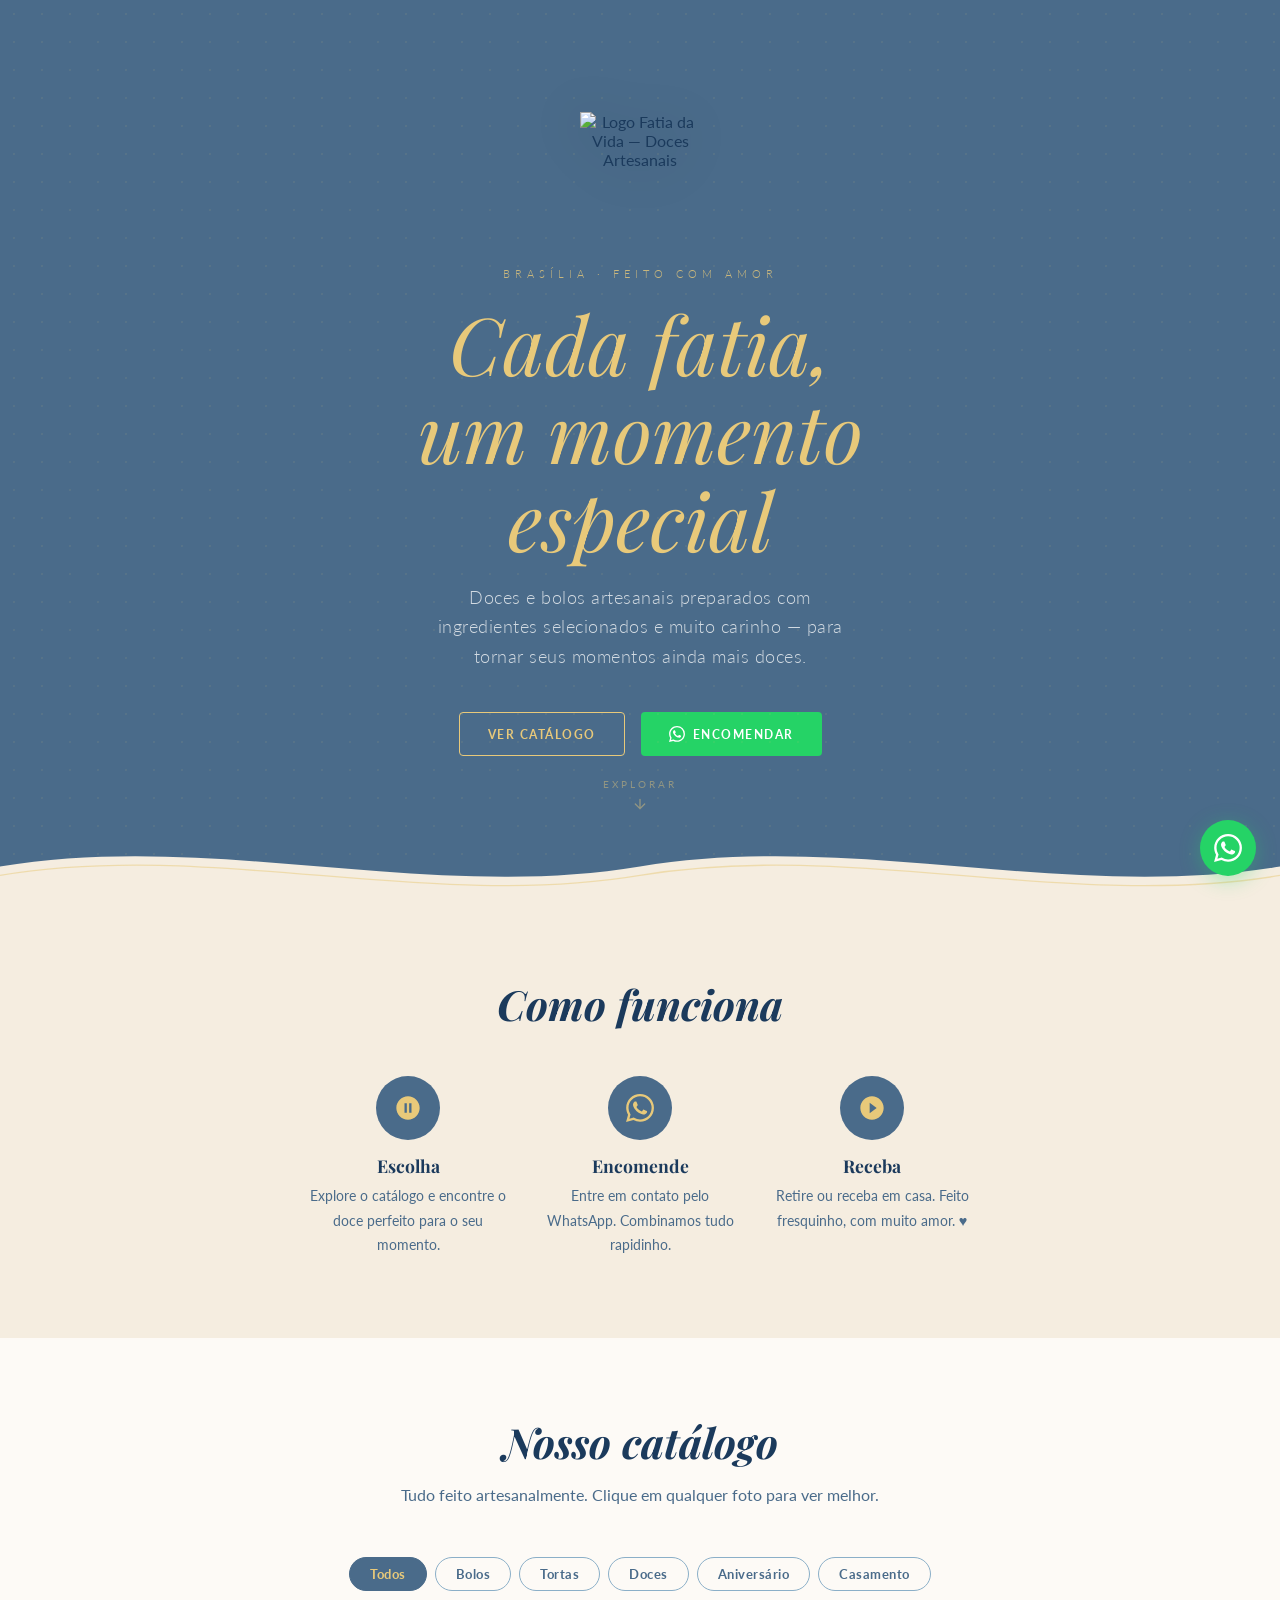
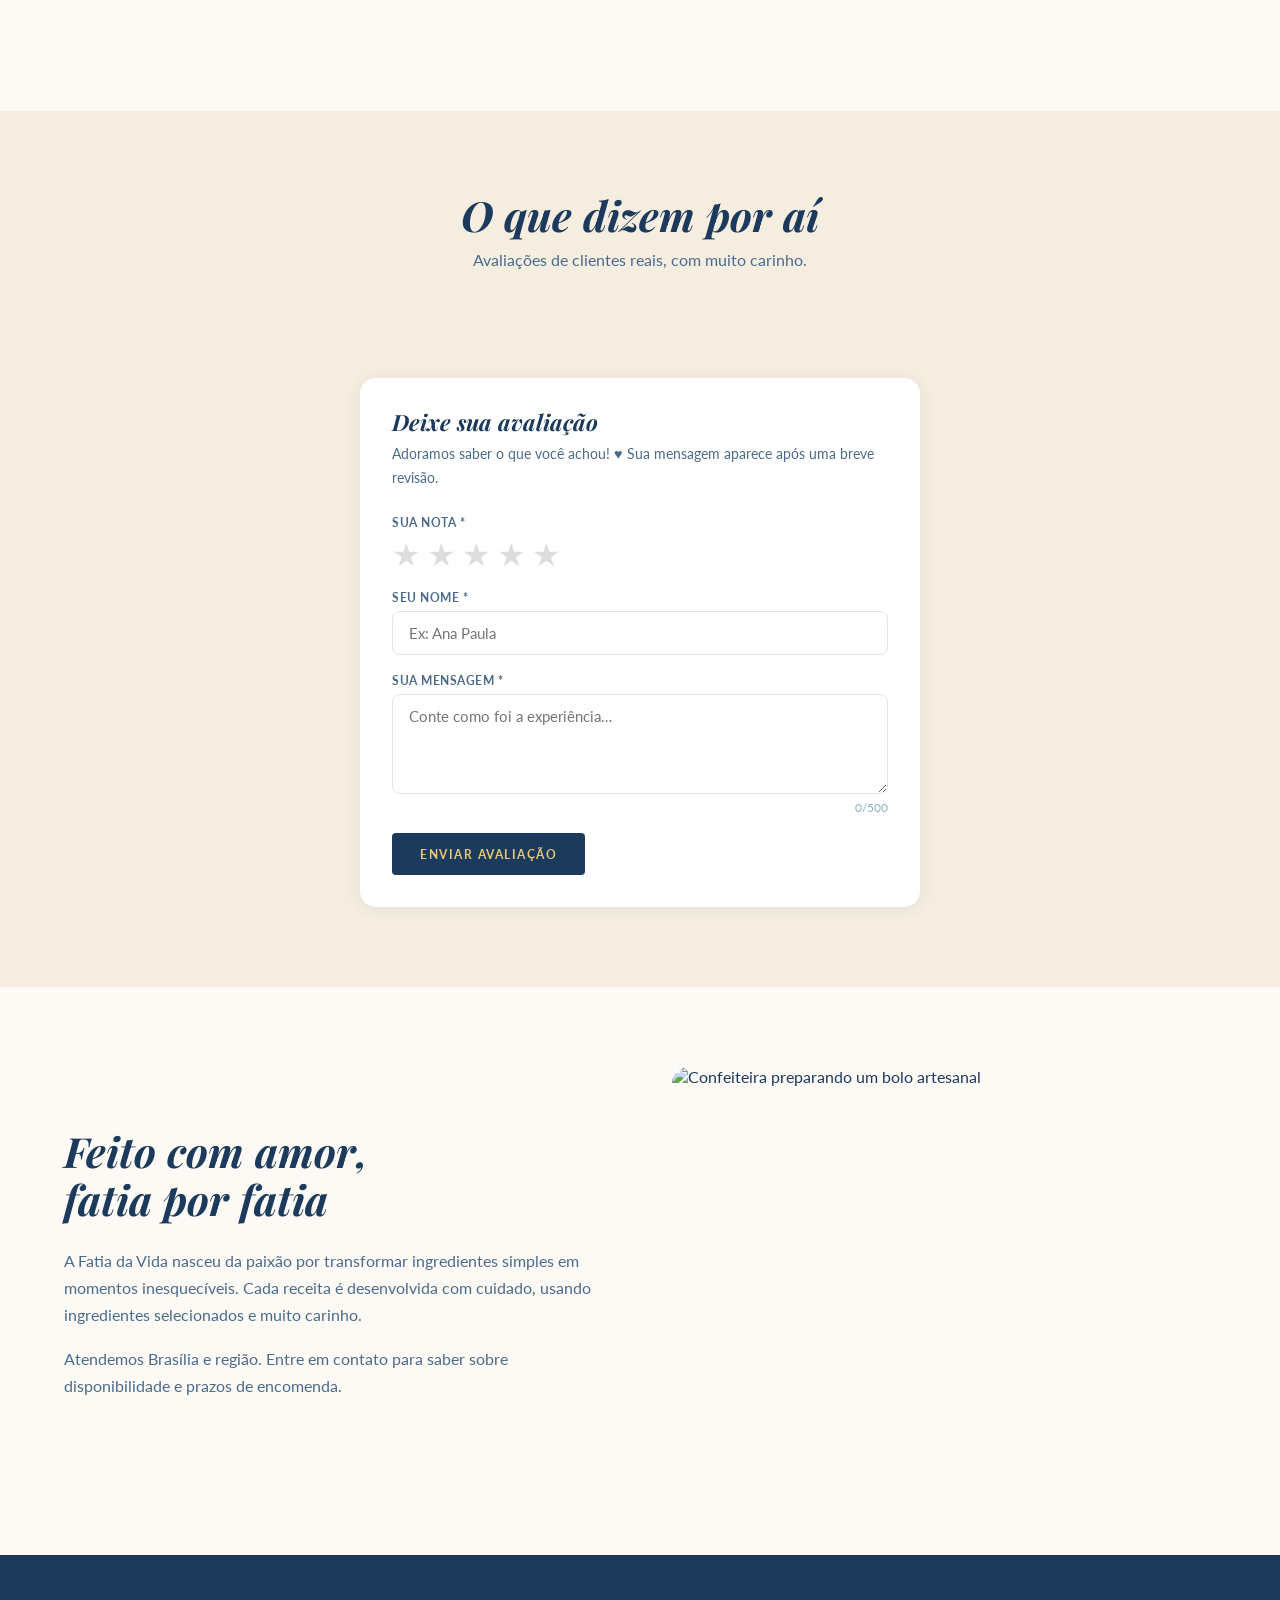
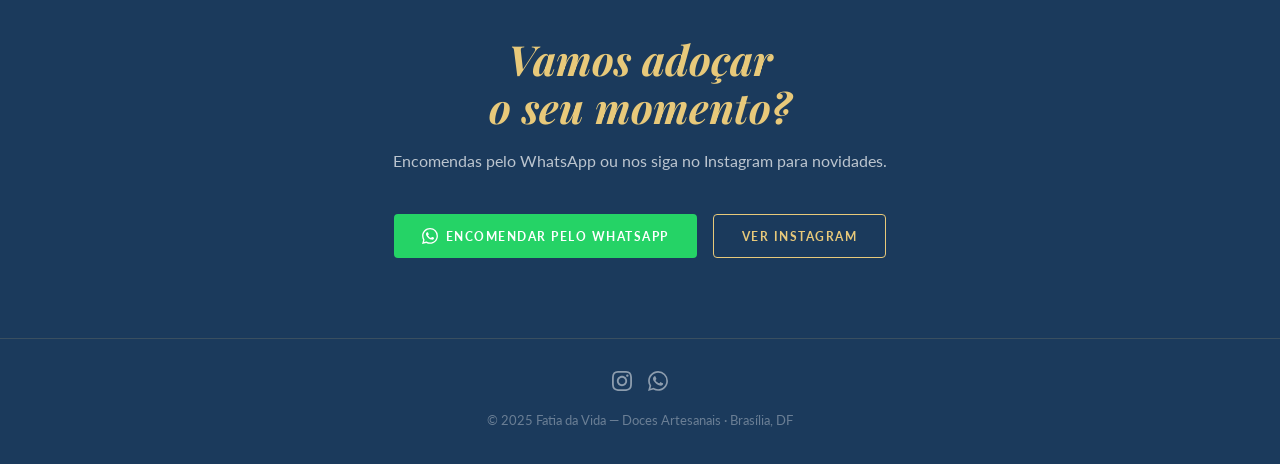
==== index.html @ 6d3e8a47 "Primeira versão" ====
<!DOCTYPE html>
<html lang="pt-BR">
<head>
  <meta charset="UTF-8" />
  <meta name="viewport" content="width=device-width, initial-scale=1.0" />
  <title>Fatia da Vida — Doces Artesanais em Brasília</title>
  <meta name="description" content="Doces e bolos artesanais feitos com amor em Brasília. Encomende pelo WhatsApp." />
  <meta property="og:title"       content="Fatia da Vida — Doces Artesanais" />
  <meta property="og:description" content="Bolos e doces artesanais feitos com carinho. Encomende pelo WhatsApp." />
  <meta property="og:image"       content="assets/og-image.jpg" />
  <meta property="og:type"        content="website" />
  <link rel="icon" href="assets/favicon.ico" />
  <link rel="preconnect" href="https://fonts.googleapis.com" />
  <link rel="preconnect" href="https://fonts.gstatic.com" crossorigin />
  <link href="https://fonts.googleapis.com/css2?family=Playfair+Display:ital,wght@0,700;1,400;1,700&family=Lato:wght@300;400;700&display=swap" rel="stylesheet" />
  <link rel="stylesheet" href="css/style.css" />
  <link rel="stylesheet" href="css/catalog.css" />

  <!-- Schema.org local business -->
  <script type="application/ld+json">
  {
    "@context": "https://schema.org",
    "@type": "Bakery",
    "name": "Fatia da Vida",
    "description": "Doces e bolos artesanais feitos com amor",
    "address": { "@type": "PostalAddress", "addressLocality": "Brasília", "addressRegion": "DF", "addressCountry": "BR" },
    "telephone": "+5561900000000",
    "url": "https://fatiadavida.com.br",
    "sameAs": ["https://instagram.com/seuarroba"]
  }
  </script>
</head>
<body>

  <!-- ══ HERO ══ -->
  <section class="hero" aria-label="Fatia da Vida — apresentação">
    <img class="hero-logo" src="assets/logo.png" alt="Logo Fatia da Vida — Doces Artesanais" width="120" height="120" />
    <p class="hero-eyebrow">Brasília · Feito com amor</p>
    <h1 class="hero-headline">Cada fatia,<br>um momento especial</h1>
    <p class="hero-sub">
      Doces e bolos artesanais preparados com ingredientes selecionados
      e muito carinho — para tornar seus momentos ainda mais doces.
    </p>
    <div class="hero-ctas">
      <a href="#catalogo" class="btn btn-outline">Ver catálogo</a>
      <a href="https://wa.me/5561900000000?text=Ol%C3%A1%21+Gostaria+de+fazer+uma+encomenda+%F0%9F%8D%B0"
         target="_blank" rel="noopener" class="btn btn-wpp" aria-label="Fazer encomenda via WhatsApp">
        <svg viewBox="0 0 24 24" width="16" height="16" fill="currentColor" aria-hidden="true"><path d="M17.472 14.382c-.297-.149-1.758-.867-2.03-.967-.273-.099-.471-.148-.67.15-.197.297-.767.966-.94 1.164-.173.199-.347.223-.644.075-.297-.15-1.255-.463-2.39-1.475-.883-.788-1.48-1.761-1.653-2.059-.173-.297-.018-.458.13-.606.134-.133.298-.347.446-.52.149-.174.198-.298.298-.497.099-.198.05-.371-.025-.52-.075-.149-.669-1.612-.916-2.207-.242-.579-.487-.5-.669-.51-.173-.008-.371-.01-.57-.01-.198 0-.52.074-.792.372-.272.297-1.04 1.016-1.04 2.479 0 1.462 1.065 2.875 1.213 3.074.149.198 2.096 3.2 5.077 4.487.709.306 1.262.489 1.694.625.712.227 1.36.195 1.871.118.571-.085 1.758-.719 2.006-1.413.248-.694.248-1.289.173-1.413-.074-.124-.272-.198-.57-.347m-5.421 7.403h-.004a9.87 9.87 0 01-5.031-1.378l-.361-.214-3.741.982.998-3.648-.235-.374a9.86 9.86 0 01-1.51-5.26c.001-5.45 4.436-9.884 9.888-9.884 2.64 0 5.122 1.03 6.988 2.898a9.825 9.825 0 012.893 6.994c-.003 5.45-4.437 9.884-9.885 9.884m8.413-18.297A11.815 11.815 0 0012.05 0C5.495 0 .16 5.335.157 11.892c0 2.096.547 4.142 1.588 5.945L.057 24l6.305-1.654a11.882 11.882 0 005.683 1.448h.005c6.554 0 11.89-5.335 11.893-11.893a11.821 11.821 0 00-3.48-8.413z"/></svg>
        Encomendar
      </a>
    </div>
    <div class="hero-scroll" aria-hidden="true">
      <span>explorar</span>
      <svg width="16" height="16" viewBox="0 0 24 24" fill="none" stroke="#E8C97A" stroke-width="2" stroke-linecap="round"><path d="M12 5v14M5 12l7 7 7-7"/></svg>
    </div>
    <div class="hero-wave" aria-hidden="true">
      <svg viewBox="0 0 1440 80" preserveAspectRatio="none" xmlns="http://www.w3.org/2000/svg">
        <path d="M0 40 C240 0 480 80 720 40 C960 0 1200 80 1440 40 L1440 80 L0 80 Z" fill="#F5EDE0"/>
        <path d="M0 50 C240 10 480 90 720 50 C960 10 1200 90 1440 50" fill="none" stroke="#E8C97A" stroke-width="1.5" opacity="0.5"/>
      </svg>
    </div>
  </section>

  <!-- ══ COMO FUNCIONA ══ -->
  <section class="como-funciona" aria-labelledby="como-titulo">
    <div class="container">
      <h2 id="como-titulo">Como funciona</h2>
      <div class="steps">
        <div class="step">
          <div class="step-icon" aria-hidden="true">
            <svg viewBox="0 0 24 24" fill="currentColor"><path d="M12 2C6.48 2 2 6.48 2 12s4.48 10 10 10 10-4.48 10-10S17.52 2 12 2zm-1 14H9V8h2v8zm4 0h-2V8h2v8z"/></svg>
          </div>
          <h3>Escolha</h3>
          <p>Explore o catálogo e encontre o doce perfeito para o seu momento.</p>
        </div>
        <div class="step">
          <div class="step-icon" aria-hidden="true">
            <svg viewBox="0 0 24 24" fill="currentColor"><path d="M17.472 14.382c-.297-.149-1.758-.867-2.03-.967-.273-.099-.471-.148-.67.15-.197.297-.767.966-.94 1.164-.173.199-.347.223-.644.075-.297-.15-1.255-.463-2.39-1.475-.883-.788-1.48-1.761-1.653-2.059-.173-.297-.018-.458.13-.606.134-.133.298-.347.446-.52.149-.174.198-.298.298-.497.099-.198.05-.371-.025-.52-.075-.149-.669-1.612-.916-2.207-.242-.579-.487-.5-.669-.51-.173-.008-.371-.01-.57-.01-.198 0-.52.074-.792.372-.272.297-1.04 1.016-1.04 2.479 0 1.462 1.065 2.875 1.213 3.074.149.198 2.096 3.2 5.077 4.487.709.306 1.262.489 1.694.625.712.227 1.36.195 1.871.118.571-.085 1.758-.719 2.006-1.413.248-.694.248-1.289.173-1.413-.074-.124-.272-.198-.57-.347m-5.421 7.403h-.004a9.87 9.87 0 01-5.031-1.378l-.361-.214-3.741.982.998-3.648-.235-.374a9.86 9.86 0 01-1.51-5.26c.001-5.45 4.436-9.884 9.888-9.884 2.64 0 5.122 1.03 6.988 2.898a9.825 9.825 0 012.893 6.994c-.003 5.45-4.437 9.884-9.885 9.884m8.413-18.297A11.815 11.815 0 0012.05 0C5.495 0 .16 5.335.157 11.892c0 2.096.547 4.142 1.588 5.945L.057 24l6.305-1.654a11.882 11.882 0 005.683 1.448h.005c6.554 0 11.89-5.335 11.893-11.893a11.821 11.821 0 00-3.48-8.413z"/></svg>
          </div>
          <h3>Encomende</h3>
          <p>Entre em contato pelo WhatsApp. Combinamos tudo rapidinho.</p>
        </div>
        <div class="step">
          <div class="step-icon" aria-hidden="true">
            <svg viewBox="0 0 24 24" fill="currentColor"><path d="M12 2C6.48 2 2 6.48 2 12s4.48 10 10 10 10-4.48 10-10S17.52 2 12 2zm-2 14.5v-9l6 4.5-6 4.5z"/></svg>
          </div>
          <h3>Receba</h3>
          <p>Retire ou receba em casa. Feito fresquinho, com muito amor. ♥</p>
        </div>
      </div>
    </div>
  </section>

  <!-- ══ CATÁLOGO ══ -->
  <section id="catalogo" class="catalogo" aria-labelledby="catalogo-titulo">
    <div class="container">
      <header class="catalogo-header">
        <h2 id="catalogo-titulo">Nosso catálogo</h2>
        <p>Tudo feito artesanalmente. Clique em qualquer foto para ver melhor.</p>
      </header>
      <nav class="filtros" aria-label="Filtrar por categoria">
        <button class="filtro-btn ativo" data-cat="todos">Todos</button>
        <button class="filtro-btn" data-cat="bolo">Bolos</button>
        <button class="filtro-btn" data-cat="torta">Tortas</button>
        <button class="filtro-btn" data-cat="doce">Doces</button>
        <button class="filtro-btn" data-cat="aniversario">Aniversário</button>
        <button class="filtro-btn" data-cat="casamento">Casamento</button>
      </nav>
      <div id="produtos-grid" class="produtos-grid" aria-live="polite" aria-label="Produtos do catálogo"></div>
    </div>
  </section>

  <!-- ══ AVALIAÇÕES ══ -->
  <section class="avaliacoes" aria-labelledby="avaliacoes-titulo">
    <div class="container">
      <header class="avaliacoes__header">
        <h2 id="avaliacoes-titulo">O que dizem por aí</h2>
        <p>Avaliações de clientes reais, com muito carinho.</p>
      </header>

      <!-- Grid de avaliações aprovadas (preenchido pelo reviews.js) -->
      <div id="avaliacoes-grid" class="av-grid" aria-live="polite" aria-label="Avaliações de clientes"></div>

      <!-- Formulário de nova avaliação -->
      <div class="av-form-wrap">
        <h3>Deixe sua avaliação</h3>
        <p>Adoramos saber o que você achou! ♥ Sua mensagem aparece após uma breve revisão.</p>

        <div id="avaliacao-sucesso" class="av-sucesso" role="status">
          <div class="av-sucesso__icone" aria-hidden="true">🎉</div>
          <h4>Obrigada pelo carinho!</h4>
          <p>Sua avaliação foi recebida e aparecerá aqui em breve.</p>
        </div>

        <form id="form-avaliacao" novalidate>
          <div id="avaliacao-erro" class="av-erro" role="alert"></div>

          <span class="estrelas-label" id="estrelas-label">Sua nota *</span>
          <div class="estrelas-seletor" role="group" aria-labelledby="estrelas-label">
            <button type="button" class="estrela-input" data-valor="1" aria-label="1 estrela" aria-pressed="false">★</button>
            <button type="button" class="estrela-input" data-valor="2" aria-label="2 estrelas" aria-pressed="false">★</button>
            <button type="button" class="estrela-input" data-valor="3" aria-label="3 estrelas" aria-pressed="false">★</button>
            <button type="button" class="estrela-input" data-valor="4" aria-label="4 estrelas" aria-pressed="false">★</button>
            <button type="button" class="estrela-input" data-valor="5" aria-label="5 estrelas" aria-pressed="false">★</button>
          </div>

          <div class="av-campo">
            <label for="av-nome">Seu nome *</label>
            <input type="text" id="av-nome" name="nome" maxlength="80" required placeholder="Ex: Ana Paula" autocomplete="name" />
          </div>

          <div class="av-campo">
            <label for="av-mensagem">Sua mensagem *</label>
            <textarea id="av-mensagem" name="mensagem" maxlength="500" required placeholder="Conte como foi a experiência…"></textarea>
            <div class="av-campo__footer">
              <span id="contador-msg" class="contador-msg" aria-live="polite">0/500</span>
            </div>
          </div>

          <button type="submit" class="btn btn-primary">Enviar avaliação</button>
        </form>
      </div>
    </div>
  </section>

  <!-- ══ SOBRE ══ -->
  <section class="sobre" aria-labelledby="sobre-titulo">
    <div class="sobre__texto">
      <h2 id="sobre-titulo">Feito com amor,<br>fatia por fatia</h2>
      <p>A Fatia da Vida nasceu da paixão por transformar ingredientes simples em momentos inesquecíveis. Cada receita é desenvolvida com cuidado, usando ingredientes selecionados e muito carinho.</p>
      <p>Atendemos Brasília e região. Entre em contato para saber sobre disponibilidade e prazos de encomenda.</p>
    </div>
    <div class="sobre__img">
      <img src="assets/sobre.jpg" alt="Confeiteira preparando um bolo artesanal" loading="lazy" />
    </div>
  </section>

  <!-- ══ CONTATO ══ -->
  <section class="contato" aria-labelledby="contato-titulo">
    <h2 id="contato-titulo">Vamos adoçar<br>o seu momento?</h2>
    <p>Encomendas pelo WhatsApp ou nos siga no Instagram para novidades.</p>
    <div class="contato-ctas">
      <a href="https://wa.me/5561900000000?text=Ol%C3%A1%21+Gostaria+de+fazer+uma+encomenda+%F0%9F%8D%B0"
         target="_blank" rel="noopener" class="btn btn-wpp">
        <svg viewBox="0 0 24 24" width="16" height="16" fill="currentColor" aria-hidden="true"><path d="M17.472 14.382c-.297-.149-1.758-.867-2.03-.967-.273-.099-.471-.148-.67.15-.197.297-.767.966-.94 1.164-.173.199-.347.223-.644.075-.297-.15-1.255-.463-2.39-1.475-.883-.788-1.48-1.761-1.653-2.059-.173-.297-.018-.458.13-.606.134-.133.298-.347.446-.52.149-.174.198-.298.298-.497.099-.198.05-.371-.025-.52-.075-.149-.669-1.612-.916-2.207-.242-.579-.487-.5-.669-.51-.173-.008-.371-.01-.57-.01-.198 0-.52.074-.792.372-.272.297-1.04 1.016-1.04 2.479 0 1.462 1.065 2.875 1.213 3.074.149.198 2.096 3.2 5.077 4.487.709.306 1.262.489 1.694.625.712.227 1.36.195 1.871.118.571-.085 1.758-.719 2.006-1.413.248-.694.248-1.289.173-1.413-.074-.124-.272-.198-.57-.347m-5.421 7.403h-.004a9.87 9.87 0 01-5.031-1.378l-.361-.214-3.741.982.998-3.648-.235-.374a9.86 9.86 0 01-1.51-5.26c.001-5.45 4.436-9.884 9.888-9.884 2.64 0 5.122 1.03 6.988 2.898a9.825 9.825 0 012.893 6.994c-.003 5.45-4.437 9.884-9.885 9.884m8.413-18.297A11.815 11.815 0 0012.05 0C5.495 0 .16 5.335.157 11.892c0 2.096.547 4.142 1.588 5.945L.057 24l6.305-1.654a11.882 11.882 0 005.683 1.448h.005c6.554 0 11.89-5.335 11.893-11.893a11.821 11.821 0 00-3.48-8.413z"/></svg>
        Encomendar pelo WhatsApp
      </a>
      <a href="https://instagram.com/seuarroba" target="_blank" rel="noopener" class="btn btn-outline">
        Ver Instagram
      </a>
    </div>
  </section>

  <!-- ══ FOOTER ══ -->
  <footer class="footer">
    <nav class="footer__social" aria-label="Redes sociais">
      <a href="https://instagram.com/seuarroba" target="_blank" rel="noopener" aria-label="Instagram da Fatia da Vida">
        <svg width="20" height="20" viewBox="0 0 24 24" fill="currentColor" aria-hidden="true"><path d="M12 2.163c3.204 0 3.584.012 4.85.07 3.252.148 4.771 1.691 4.919 4.919.058 1.265.069 1.645.069 4.849 0 3.205-.012 3.584-.069 4.849-.149 3.225-1.664 4.771-4.919 4.919-1.266.058-1.644.07-4.85.07-3.204 0-3.584-.012-4.849-.07-3.26-.149-4.771-1.699-4.919-4.92-.058-1.265-.07-1.644-.07-4.849 0-3.204.013-3.583.07-4.849.149-3.227 1.664-4.771 4.919-4.919 1.266-.057 1.645-.069 4.849-.069zm0-2.163c-3.259 0-3.667.014-4.947.072-4.358.2-6.78 2.618-6.98 6.98-.059 1.281-.073 1.689-.073 4.948 0 3.259.014 3.668.072 4.948.2 4.358 2.618 6.78 6.98 6.98 1.281.058 1.689.072 4.948.072 3.259 0 3.668-.014 4.948-.072 4.354-.2 6.782-2.618 6.979-6.98.059-1.28.073-1.689.073-4.948 0-3.259-.014-3.667-.072-4.947-.196-4.354-2.617-6.78-6.979-6.98-1.281-.059-1.69-.073-4.949-.073zm0 5.838c-3.403 0-6.162 2.759-6.162 6.162s2.759 6.163 6.162 6.163 6.162-2.759 6.162-6.163c0-3.403-2.759-6.162-6.162-6.162zm0 10.162c-2.209 0-4-1.79-4-4 0-2.209 1.791-4 4-4s4 1.791 4 4c0 2.21-1.791 4-4 4zm6.406-11.845c-.796 0-1.441.645-1.441 1.44s.645 1.44 1.441 1.44c.795 0 1.439-.645 1.439-1.44s-.644-1.44-1.439-1.44z"/></svg>
      </a>
      <a href="https://wa.me/5561900000000" target="_blank" rel="noopener" aria-label="WhatsApp da Fatia da Vida">
        <svg width="20" height="20" viewBox="0 0 24 24" fill="currentColor" aria-hidden="true"><path d="M17.472 14.382c-.297-.149-1.758-.867-2.03-.967-.273-.099-.471-.148-.67.15-.197.297-.767.966-.94 1.164-.173.199-.347.223-.644.075-.297-.15-1.255-.463-2.39-1.475-.883-.788-1.48-1.761-1.653-2.059-.173-.297-.018-.458.13-.606.134-.133.298-.347.446-.52.149-.174.198-.298.298-.497.099-.198.05-.371-.025-.52-.075-.149-.669-1.612-.916-2.207-.242-.579-.487-.5-.669-.51-.173-.008-.371-.01-.57-.01-.198 0-.52.074-.792.372-.272.297-1.04 1.016-1.04 2.479 0 1.462 1.065 2.875 1.213 3.074.149.198 2.096 3.2 5.077 4.487.709.306 1.262.489 1.694.625.712.227 1.36.195 1.871.118.571-.085 1.758-.719 2.006-1.413.248-.694.248-1.289.173-1.413-.074-.124-.272-.198-.57-.347m-5.421 7.403h-.004a9.87 9.87 0 01-5.031-1.378l-.361-.214-3.741.982.998-3.648-.235-.374a9.86 9.86 0 01-1.51-5.26c.001-5.45 4.436-9.884 9.888-9.884 2.64 0 5.122 1.03 6.988 2.898a9.825 9.825 0 012.893 6.994c-.003 5.45-4.437 9.884-9.885 9.884m8.413-18.297A11.815 11.815 0 0012.05 0C5.495 0 .16 5.335.157 11.892c0 2.096.547 4.142 1.588 5.945L.057 24l6.305-1.654a11.882 11.882 0 005.683 1.448h.005c6.554 0 11.89-5.335 11.893-11.893a11.821 11.821 0 00-3.48-8.413z"/></svg>
      </a>
    </nav>
    <p>© 2025 Fatia da Vida — Doces Artesanais · Brasília, DF</p>
  </footer>

  <!-- ══ WhatsApp flutuante ══ -->
  <a href="https://wa.me/5561900000000?text=Ol%C3%A1%21+Gostaria+de+fazer+uma+encomenda+%F0%9F%8D%B0"
     class="wpp-float" target="_blank" rel="noopener" aria-label="Fale conosco pelo WhatsApp">
    <svg viewBox="0 0 24 24" xmlns="http://www.w3.org/2000/svg" aria-hidden="true"><path d="M17.472 14.382c-.297-.149-1.758-.867-2.03-.967-.273-.099-.471-.148-.67.15-.197.297-.767.966-.94 1.164-.173.199-.347.223-.644.075-.297-.15-1.255-.463-2.39-1.475-.883-.788-1.48-1.761-1.653-2.059-.173-.297-.018-.458.13-.606.134-.133.298-.347.446-.52.149-.174.198-.298.298-.497.099-.198.05-.371-.025-.52-.075-.149-.669-1.612-.916-2.207-.242-.579-.487-.5-.669-.51-.173-.008-.371-.01-.57-.01-.198 0-.52.074-.792.372-.272.297-1.04 1.016-1.04 2.479 0 1.462 1.065 2.875 1.213 3.074.149.198 2.096 3.2 5.077 4.487.709.306 1.262.489 1.694.625.712.227 1.36.195 1.871.118.571-.085 1.758-.719 2.006-1.413.248-.694.248-1.289.173-1.413-.074-.124-.272-.198-.57-.347m-5.421 7.403h-.004a9.87 9.87 0 01-5.031-1.378l-.361-.214-3.741.982.998-3.648-.235-.374a9.86 9.86 0 01-1.51-5.26c.001-5.45 4.436-9.884 9.888-9.884 2.64 0 5.122 1.03 6.988 2.898a9.825 9.825 0 012.893 6.994c-.003 5.45-4.437 9.884-9.885 9.884m8.413-18.297A11.815 11.815 0 0012.05 0C5.495 0 .16 5.335.157 11.892c0 2.096.547 4.142 1.588 5.945L.057 24l6.305-1.654a11.882 11.882 0 005.683 1.448h.005c6.554 0 11.89-5.335 11.893-11.893a11.821 11.821 0 00-3.48-8.413z"/></svg>
  </a>

  <!-- ══ Lightbox ══ -->
  <div id="lightbox" class="lightbox" role="dialog" aria-modal="true" aria-label="Visualizar foto do produto">
    <button id="lightbox-close" class="lightbox__close" aria-label="Fechar">
      <svg width="20" height="20" viewBox="0 0 24 24" fill="none" stroke="currentColor" stroke-width="2" stroke-linecap="round"><path d="M18 6L6 18M6 6l12 12"/></svg>
    </button>
    <img id="lightbox-img" class="lightbox__img" src="" alt="" />
  </div>

  <script type="module" src="js/catalog.js"></script>
  <script type="module" src="js/reviews.js"></script>
</body>
</html>
---- css/style.css ----
/* ═══════════════════════════════════════════
   style.css — Tokens globais + Base
   Fatia da Vida · Doces Artesanais
═══════════════════════════════════════════ */

/* ── Tokens ── */
:root {
  --navy:     #1B3A5C;
  --ardosia:  #4A6B8A;
  --cerúleo:  #8BAFC8;
  --dourado:  #E8C97A;
  --creme:    #F5EDE0;
  --offwhite: #FDFAF6;
  --texto:    #1B3A5C;
  --wpp:      #25D366;

  --font-display: 'Playfair Display', serif;
  --font-body:    'Lato', sans-serif;

  --radius-sm: 4px;
  --radius-md: 8px;
  --radius-lg: 16px;

  --shadow-card: 0 2px 16px rgba(27,58,92,0.08);
  --transition:  0.2s ease;

  --max-width: 1200px;
}

/* ── Reset ── */
*, *::before, *::after { box-sizing: border-box; margin: 0; padding: 0; }
html { scroll-behavior: smooth; font-size: 16px; }
body {
  font-family: var(--font-body);
  background: var(--offwhite);
  color: var(--texto);
  overflow-x: hidden;
  -webkit-font-smoothing: antialiased;
}
img { display: block; max-width: 100%; }
a { color: inherit; text-decoration: none; }
button { cursor: pointer; font-family: inherit; border: none; background: none; }

/* ── Tipografia base ── */
h1, h2, h3 { font-family: var(--font-display); font-weight: 700; line-height: 1.15; color: var(--navy); }
p { line-height: 1.7; }

/* ── Utilitários ── */
.container { width: 100%; max-width: var(--max-width); margin: 0 auto; padding: 0 1.5rem; }
.sr-only   { position: absolute; width: 1px; height: 1px; overflow: hidden; clip: rect(0,0,0,0); white-space: nowrap; }

/* ── Botões globais ── */
.btn {
  display: inline-flex;
  align-items: center;
  gap: 0.5rem;
  padding: 0.85rem 1.75rem;
  border-radius: var(--radius-sm);
  font-family: var(--font-body);
  font-weight: 700;
  font-size: 0.75rem;
  letter-spacing: 1.5px;
  text-transform: uppercase;
  text-decoration: none;
  transition: opacity var(--transition), transform var(--transition);
}
.btn:hover  { opacity: 0.88; transform: translateY(-1px); }
.btn:active { transform: translateY(0); }
.btn-primary      { background: var(--navy);   color: var(--dourado); }
.btn-outline      { background: transparent;   color: var(--dourado); border: 1.5px solid var(--dourado); }
.btn-wpp          { background: var(--wpp);    color: #fff; }
.btn-outline-navy { background: transparent;   color: var(--navy);    border: 1.5px solid var(--navy); }

/* ── WhatsApp flutuante ── */
.wpp-float {
  position: fixed;
  bottom: 1.5rem;
  right: 1.5rem;
  z-index: 999;
  width: 56px;
  height: 56px;
  background: var(--wpp);
  border-radius: 50%;
  display: flex;
  align-items: center;
  justify-content: center;
  box-shadow: 0 4px 20px rgba(37,211,102,0.35);
  text-decoration: none;
  transition: transform var(--transition), box-shadow var(--transition);
}
.wpp-float:hover { transform: scale(1.08); box-shadow: 0 6px 28px rgba(37,211,102,0.45); }
.wpp-float svg   { width: 28px; height: 28px; fill: #fff; }

/* ── Acessibilidade ── */
:focus-visible { outline: 2px solid var(--dourado); outline-offset: 3px; }

@media (prefers-reduced-motion: reduce) {
  *, *::before, *::after { animation-duration: 0.01ms !important; transition-duration: 0.01ms !important; }
  html { scroll-behavior: auto; }
}
---- css/catalog.css ----
/* ═══════════════════════════════════════════
   catalog.css — Estilos da landing page pública
   Depende de: style.css
═══════════════════════════════════════════ */

/* ── HERO ── */
.hero {
  position: relative;
  min-height: 100svh;
  background-color: var(--ardosia);
  display: flex;
  flex-direction: column;
  align-items: center;
  justify-content: center;
  text-align: center;
  padding: 6rem 1.5rem 8rem;
  overflow: hidden;
}
.hero::before {
  content: '';
  position: absolute;
  inset: 0;
  background-image: radial-gradient(circle, rgba(232,201,122,0.08) 1px, transparent 1px);
  background-size: 28px 28px;
  pointer-events: none;
}
.hero-logo    { width: 120px; height: auto; margin-bottom: 2rem; filter: drop-shadow(0 4px 24px rgba(0,0,0,0.18)); }
.hero-eyebrow { font-weight: 300; font-size: 0.7rem; letter-spacing: 5px; text-transform: uppercase; color: var(--dourado); opacity: 0.8; margin-bottom: 1rem; }
.hero-headline { font-family: var(--font-display); font-style: italic; font-size: clamp(2.6rem, 7vw, 5rem); font-weight: 400; color: var(--dourado); line-height: 1.1; margin-bottom: 1.25rem; max-width: 700px; }
.hero-sub { font-weight: 300; font-size: clamp(0.9rem, 2vw, 1.1rem); color: rgba(255,255,255,0.75); letter-spacing: 0.5px; line-height: 1.7; max-width: 440px; margin-bottom: 2.5rem; }
.hero-ctas  { display: flex; gap: 1rem; flex-wrap: wrap; justify-content: center; }
.hero-wave  { position: absolute; bottom: -2px; left: 0; width: 100%; line-height: 0; }
.hero-wave svg { display: block; width: 100%; }
.hero-scroll { position: absolute; bottom: 5.5rem; left: 50%; transform: translateX(-50%); display: flex; flex-direction: column; align-items: center; gap: 6px; opacity: 0.45; animation: bounce 2.4s ease-in-out infinite; }
.hero-scroll span { font-size: 0.6rem; letter-spacing: 3px; text-transform: uppercase; color: var(--dourado); }
@keyframes bounce {
  0%, 100% { transform: translateX(-50%) translateY(0); }
  50%       { transform: translateX(-50%) translateY(6px); }
}

/* ── COMO FUNCIONA ── */
.como-funciona { background: var(--creme); padding: 5rem 1.5rem; text-align: center; }
.como-funciona h2 { font-style: italic; font-size: clamp(1.8rem, 4vw, 2.6rem); margin-bottom: 3rem; }
.steps { display: flex; justify-content: center; gap: 2rem; flex-wrap: wrap; }
.step  { max-width: 200px; }
.step-icon { width: 64px; height: 64px; margin: 0 auto 1rem; background: var(--ardosia); border-radius: 50%; display: flex; align-items: center; justify-content: center; }
.step-icon svg { width: 28px; height: 28px; fill: var(--dourado); }
.step h3 { font-family: var(--font-display); font-size: 1.1rem; margin-bottom: 0.5rem; }
.step p  { font-size: 0.9rem; color: var(--ardosia); }

/* ── CATÁLOGO ── */
.catalogo { padding: 5rem 1.5rem; }
.catalogo-header { text-align: center; margin-bottom: 3rem; }
.catalogo-header h2 { font-style: italic; font-size: clamp(1.8rem, 4vw, 2.6rem); margin-bottom: 1rem; }
.catalogo-header p  { color: var(--ardosia); max-width: 480px; margin: 0 auto; }

/* Filtros por categoria */
.filtros { display: flex; gap: 0.5rem; flex-wrap: wrap; justify-content: center; margin-bottom: 2.5rem; }
.filtro-btn {
  padding: 0.5rem 1.25rem;
  border-radius: 20px;
  font-size: 0.8rem;
  font-weight: 700;
  letter-spacing: 0.5px;
  border: 1.5px solid var(--cerúleo);
  color: var(--ardosia);
  background: transparent;
  transition: all var(--transition);
}
.filtro-btn:hover,
.filtro-btn.ativo { background: var(--ardosia); color: var(--dourado); border-color: var(--ardosia); }

/* Grid de produtos */
.produtos-grid { display: grid; grid-template-columns: repeat(auto-fill, minmax(280px, 1fr)); gap: 1.5rem; }

.produto-card {
  background: #fff;
  border-radius: var(--radius-lg);
  overflow: hidden;
  box-shadow: var(--shadow-card);
  transition: transform var(--transition), box-shadow var(--transition);
}
.produto-card:hover { transform: translateY(-4px); box-shadow: 0 8px 32px rgba(27,58,92,0.14); }

.produto-card__img-wrap { position: relative; aspect-ratio: 1; overflow: hidden; cursor: pointer; }
.produto-card__img-wrap img { width: 100%; height: 100%; object-fit: cover; transition: transform 0.4s ease; }
.produto-card:hover .produto-card__img-wrap img { transform: scale(1.04); }

.produto-card__badge {
  position: absolute;
  top: 12px;
  left: 12px;
  background: var(--dourado);
  color: var(--navy);
  font-size: 0.65rem;
  font-weight: 700;
  letter-spacing: 1px;
  text-transform: uppercase;
  padding: 4px 10px;
  border-radius: 20px;
}
.produto-card__badge.encomenda { background: var(--creme); color: var(--ardosia); border: 1px solid var(--ardosia); }

.produto-card__body { padding: 1.25rem; }
.produto-card__nome { font-family: var(--font-display); font-size: 1.1rem; font-weight: 700; margin-bottom: 0.4rem; }
.produto-card__desc { font-size: 0.85rem; color: var(--ardosia); margin-bottom: 1rem; line-height: 1.5; }
.produto-card__footer { display: flex; align-items: center; justify-content: space-between; }
.produto-card__cat { font-size: 0.7rem; letter-spacing: 1px; text-transform: uppercase; color: var(--cerúleo); }
.produto-card__cta {
  font-size: 0.7rem;
  font-weight: 700;
  letter-spacing: 1px;
  text-transform: uppercase;
  color: var(--wpp);
  display: flex;
  align-items: center;
  gap: 4px;
  transition: opacity var(--transition);
}
.produto-card__cta:hover { opacity: 0.75; }

/* Estado vazio / loading */
.produtos-grid--loading { display: flex; justify-content: center; align-items: center; min-height: 200px; }
.spinner { width: 36px; height: 36px; border: 3px solid var(--creme); border-top-color: var(--ardosia); border-radius: 50%; animation: spin 0.8s linear infinite; }
@keyframes spin { to { transform: rotate(360deg); } }

/* ── LIGHTBOX ── */
.lightbox {
  position: fixed;
  inset: 0;
  z-index: 1000;
  background: rgba(27,58,92,0.92);
  display: flex;
  align-items: center;
  justify-content: center;
  padding: 2rem;
  opacity: 0;
  pointer-events: none;
  transition: opacity 0.25s ease;
}
.lightbox.aberto { opacity: 1; pointer-events: all; }
.lightbox__img { max-width: min(90vw, 640px); max-height: 80vh; border-radius: var(--radius-md); object-fit: contain; }
.lightbox__close { position: absolute; top: 1.5rem; right: 1.5rem; background: rgba(255,255,255,0.12); border: none; border-radius: 50%; width: 44px; height: 44px; display: flex; align-items: center; justify-content: center; color: #fff; cursor: pointer; transition: background var(--transition); }
.lightbox__close:hover { background: rgba(255,255,255,0.22); }

/* ── AVALIAÇÕES ── */
.avaliacoes { background: var(--creme); padding: 5rem 1.5rem; }
.avaliacoes .container { max-width: 960px; }
.avaliacoes__header { text-align: center; margin-bottom: 3rem; }
.avaliacoes__header h2 { font-style: italic; font-size: clamp(1.8rem, 4vw, 2.6rem); margin-bottom: 0.5rem; }
.avaliacoes__header p  { color: var(--ardosia); }

/* Grid de cards */
.av-grid { display: grid; grid-template-columns: repeat(auto-fill, minmax(260px, 1fr)); gap: 1.25rem; margin-bottom: 3.5rem; }
.av-card { background: #fff; border-radius: var(--radius-lg); padding: 1.5rem; box-shadow: var(--shadow-card); }
.av-card__topo { display: flex; align-items: center; justify-content: space-between; margin-bottom: 0.75rem; }
.av-card__estrelas { display: flex; gap: 2px; }
.av-card__estrelas .estrela { font-size: 1.1rem; }
.av-card__estrelas .cheia  { color: var(--dourado); }
.av-card__estrelas .vazia  { color: #ddd; }
.av-card__data      { font-size: 0.75rem; color: var(--cerúleo); }
.av-card__mensagem  { font-style: italic; color: var(--ardosia); font-size: 0.95rem; line-height: 1.6; margin-bottom: 1rem; }
.av-card__autor     { font-weight: 700; font-size: 0.85rem; color: var(--navy); }
.av-loading { display: flex; justify-content: center; padding: 2rem; }
.av-vazio   { text-align: center; color: var(--ardosia); padding: 2rem; font-style: italic; grid-column: 1/-1; }

/* Formulário de nova avaliação */
.av-form-wrap { background: #fff; border-radius: var(--radius-lg); padding: 2rem; box-shadow: var(--shadow-card); max-width: 560px; margin: 0 auto; }
.av-form-wrap h3 { font-family: var(--font-display); font-style: italic; font-size: 1.4rem; margin-bottom: 0.4rem; }
.av-form-wrap > p { font-size: 0.9rem; color: var(--ardosia); margin-bottom: 1.5rem; }

/* Seletor de estrelas */
.estrelas-label { font-size: 0.75rem; font-weight: 700; letter-spacing: 0.5px; text-transform: uppercase; color: var(--ardosia); display: block; margin-bottom: 0.5rem; }
.estrelas-seletor { display: flex; gap: 6px; margin-bottom: 1.25rem; }
.estrela-input {
  font-size: 2rem;
  color: #ddd;
  cursor: pointer;
  background: none;
  border: none;
  padding: 0;
  line-height: 1;
  transition: color var(--transition), transform var(--transition);
}
.estrela-input:hover,
.estrela-input.hover,
.estrela-input.selecionada { color: var(--dourado); }
.estrela-input:hover  { transform: scale(1.15); }

/* Campo do form */
.av-campo { display: flex; flex-direction: column; gap: 0.4rem; margin-bottom: 1.1rem; }
.av-campo label { font-size: 0.75rem; font-weight: 700; letter-spacing: 0.5px; text-transform: uppercase; color: var(--ardosia); }
.av-campo input,
.av-campo textarea {
  padding: 0.75rem 1rem;
  border: 1.5px solid #dce4ed;
  border-radius: var(--radius-md);
  font-family: var(--font-body);
  font-size: 0.95rem;
  color: var(--navy);
  width: 100%;
  transition: border-color var(--transition);
}
.av-campo input:focus,
.av-campo textarea:focus { outline: none; border-color: var(--ardosia); }
.av-campo textarea { resize: vertical; min-height: 100px; }

.av-campo__footer { display: flex; justify-content: flex-end; }
.contador-msg { font-size: 0.75rem; color: var(--cerúleo); }
.contador-msg.limite { color: #e53e3e; }

/* Mensagens de erro / sucesso */
.av-erro { background: #fee2e2; color: #b91c1c; border-radius: var(--radius-md); padding: 0.75rem 1rem; font-size: 0.85rem; margin-bottom: 1rem; display: none; }
.av-sucesso { text-align: center; padding: 2rem 1rem; display: none; }
.av-sucesso.visivel { display: block; }
.av-sucesso__icone { font-size: 2.5rem; margin-bottom: 0.75rem; }
.av-sucesso h4 { font-family: var(--font-display); font-size: 1.3rem; margin-bottom: 0.5rem; }
.av-sucesso p  { color: var(--ardosia); font-size: 0.9rem; }

/* ── SOBRE ── */
.sobre { padding: 5rem 1.5rem; display: flex; align-items: center; gap: 4rem; flex-wrap: wrap; max-width: var(--max-width); margin: 0 auto; }
.sobre__texto { flex: 1; min-width: 280px; }
.sobre__texto h2 { font-style: italic; font-size: clamp(1.8rem, 4vw, 2.6rem); margin-bottom: 1.5rem; }
.sobre__texto p  { color: var(--ardosia); margin-bottom: 1rem; }
.sobre__img { flex: 1; min-width: 280px; border-radius: var(--radius-lg); overflow: hidden; aspect-ratio: 4/3; }
.sobre__img img { width: 100%; height: 100%; object-fit: cover; }

/* ── CONTATO ── */
.contato { background: var(--navy); color: #fff; padding: 5rem 1.5rem; text-align: center; }
.contato h2 { font-style: italic; font-size: clamp(1.8rem, 4vw, 2.6rem); color: var(--dourado); margin-bottom: 1rem; }
.contato p  { opacity: 0.7; margin-bottom: 2.5rem; }
.contato-ctas { display: flex; gap: 1rem; justify-content: center; flex-wrap: wrap; }

/* ── FOOTER ── */
.footer { background: var(--navy); border-top: 1px solid rgba(232,201,122,0.15); padding: 2rem 1.5rem; text-align: center; }
.footer p { font-size: 0.8rem; color: rgba(255,255,255,0.35); }
.footer__social { display: flex; gap: 1rem; justify-content: center; margin-bottom: 1rem; }
.footer__social a { color: rgba(255,255,255,0.5); transition: color var(--transition); }
.footer__social a:hover { color: var(--dourado); }

/* ── Responsivo ── */
@media (max-width: 640px) {
  .hero-logo  { width: 90px; }
  .hero-ctas  { flex-direction: column; align-items: center; }
  .hero-ctas .btn { width: 100%; justify-content: center; max-width: 280px; }
  .sobre      { flex-direction: column; gap: 2rem; }
}
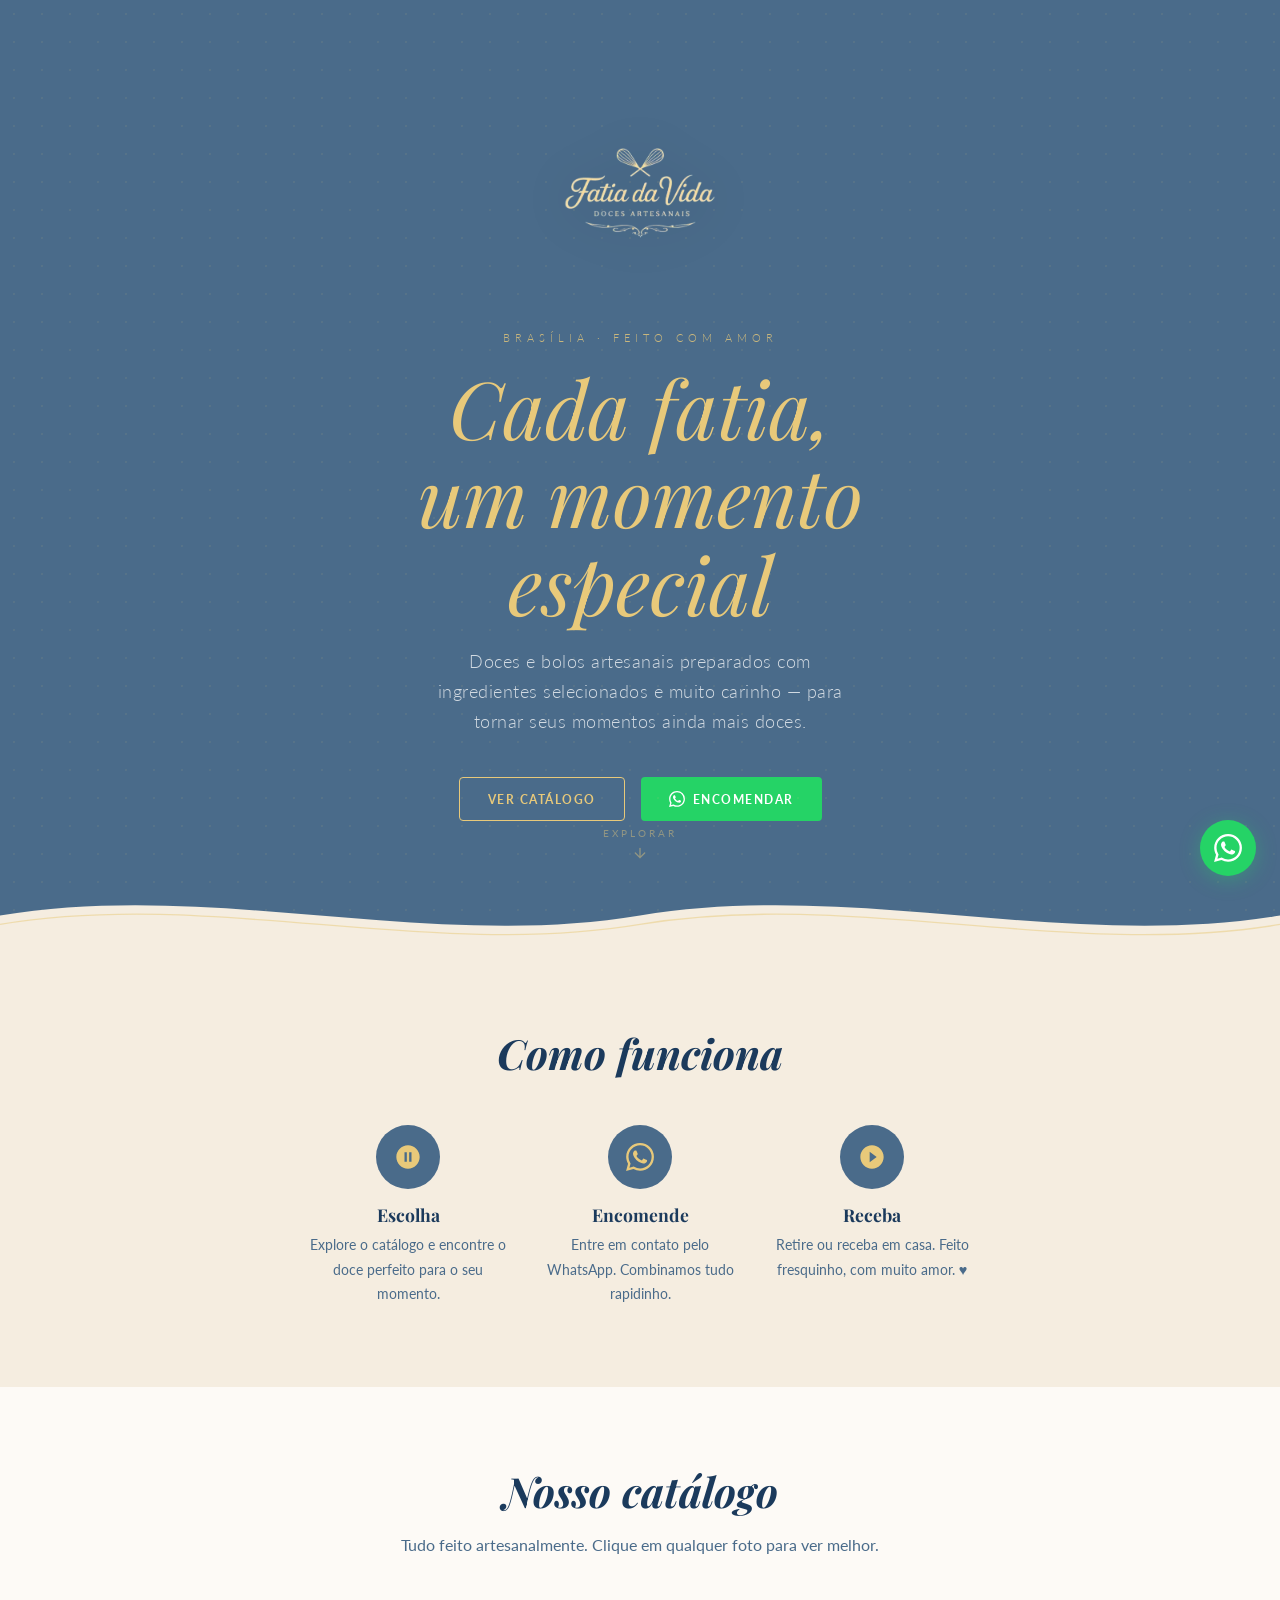
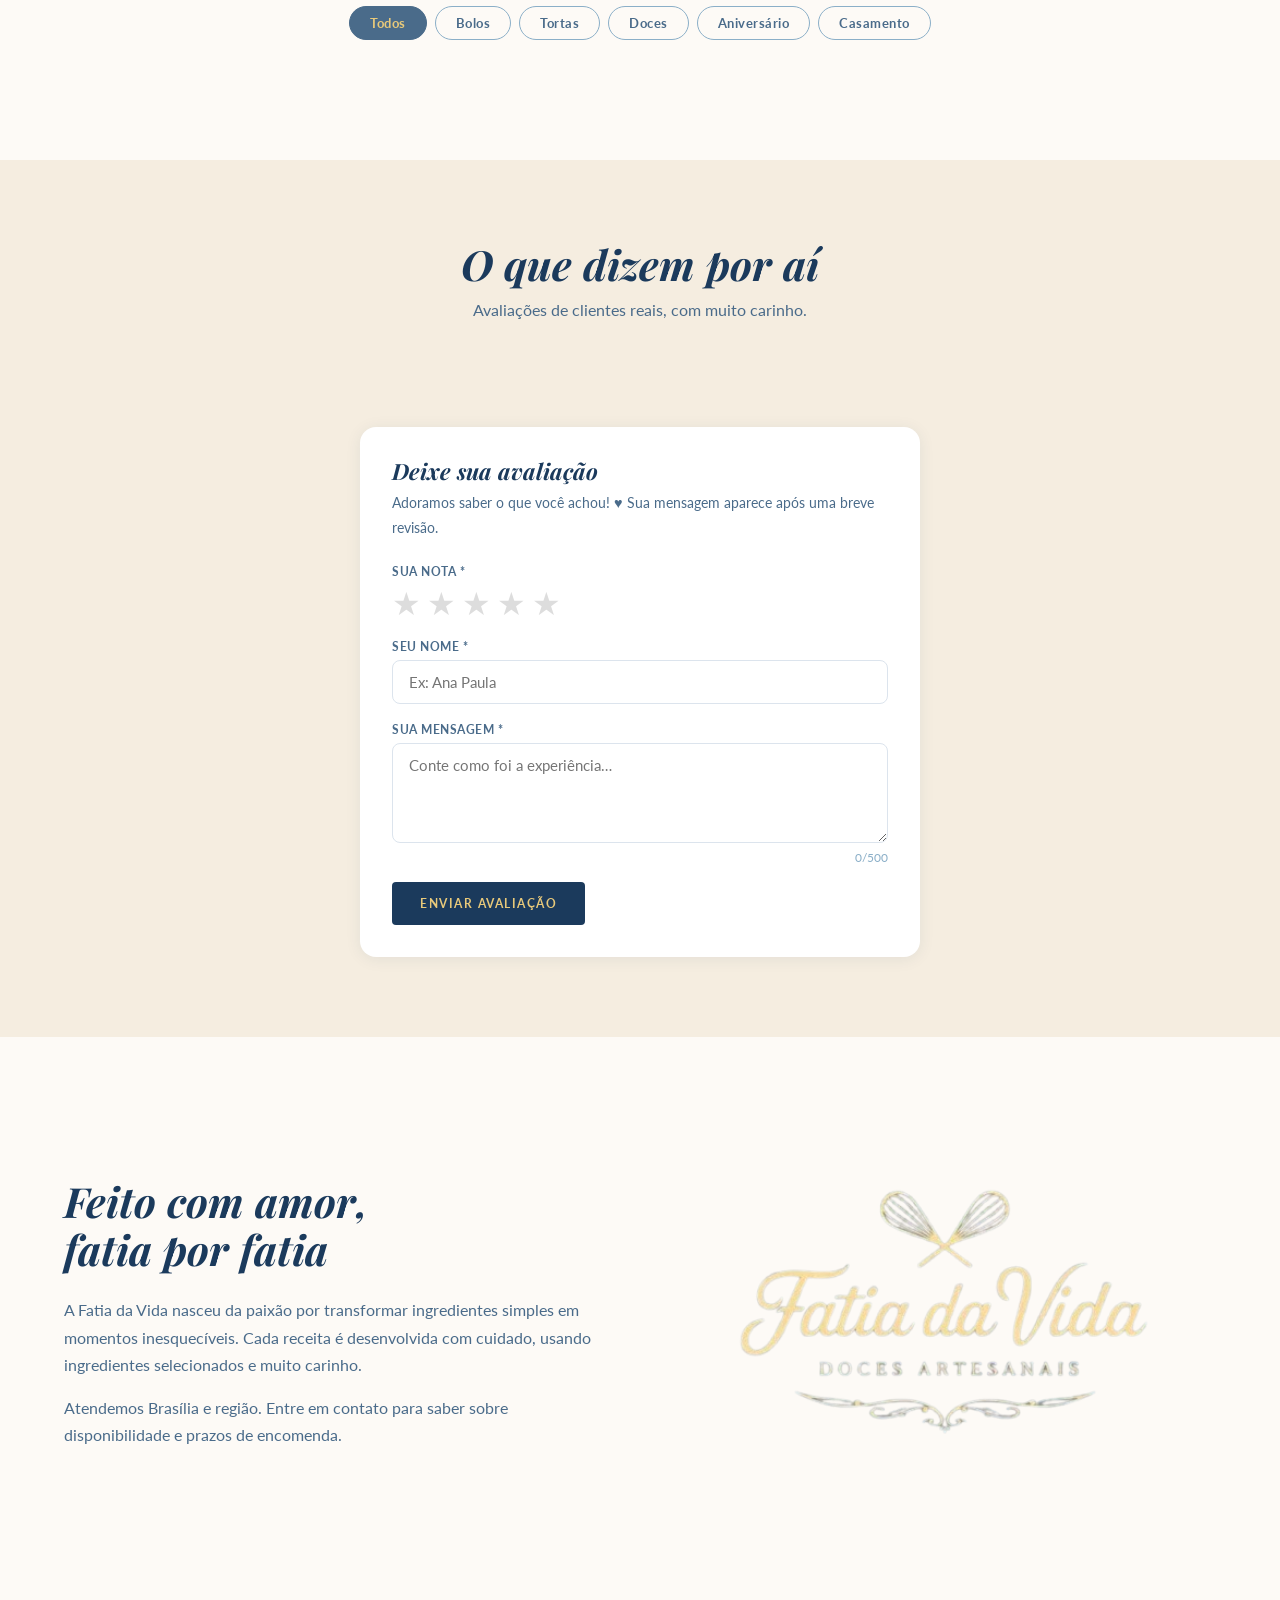
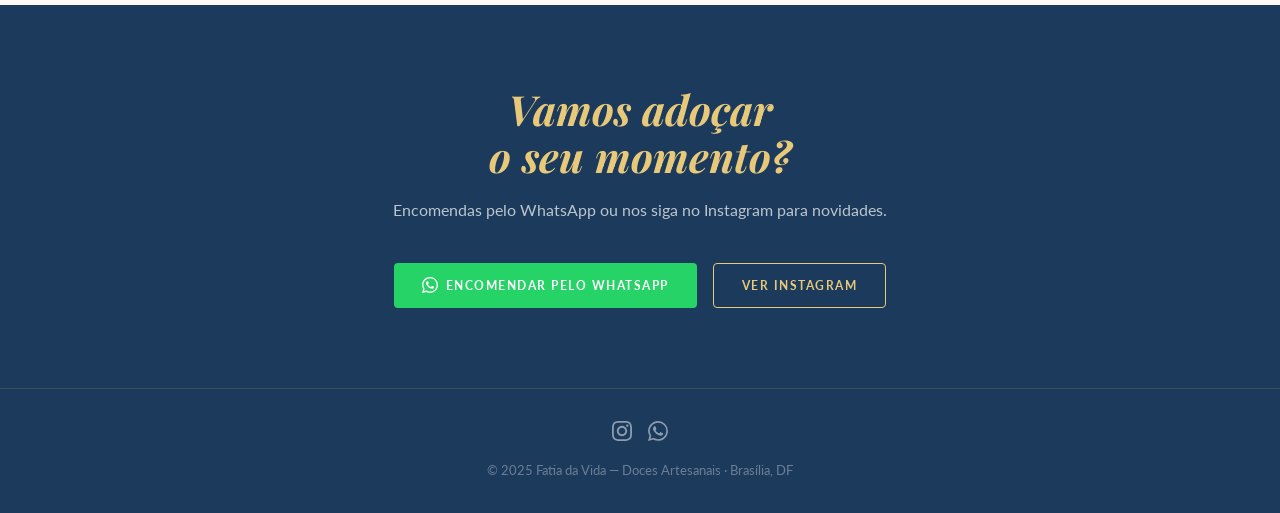
==== commit 4d4db8d1: "Realizando melhorias" ====
--- a/index.html
+++ b/index.html
@@ -9,7 +9,7 @@
   <meta property="og:description" content="Bolos e doces artesanais feitos com carinho. Encomende pelo WhatsApp." />
   <meta property="og:image"       content="assets/og-image.jpg" />
   <meta property="og:type"        content="website" />
-  <link rel="icon" href="assets/favicon.ico" />
+  <link rel="icon" type="image/png" href="assets/logo.png" />
   <link rel="preconnect" href="https://fonts.googleapis.com" />
   <link rel="preconnect" href="https://fonts.gstatic.com" crossorigin />
   <link href="https://fonts.googleapis.com/css2?family=Playfair+Display:ital,wght@0,700;1,400;1,700&family=Lato:wght@300;400;700&display=swap" rel="stylesheet" />
@@ -24,9 +24,9 @@
     "name": "Fatia da Vida",
     "description": "Doces e bolos artesanais feitos com amor",
     "address": { "@type": "PostalAddress", "addressLocality": "Brasília", "addressRegion": "DF", "addressCountry": "BR" },
-    "telephone": "+5561900000000",
+    "telephone": "+556193166448",
     "url": "https://fatiadavida.com.br",
-    "sameAs": ["https://instagram.com/seuarroba"]
+    "sameAs": ["https://www.instagram.com/fatia.davida?igsh=MXZobnJqYXZ6amcxZw=="]
   }
   </script>
 </head>
@@ -34,7 +34,7 @@
 
   <!-- ══ HERO ══ -->
   <section class="hero" aria-label="Fatia da Vida — apresentação">
-    <img class="hero-logo" src="assets/logo.png" alt="Logo Fatia da Vida — Doces Artesanais" width="120" height="120" />
+    <img class="hero-logo" src="assets/logo.png" alt="Logo Fatia da Vida — Doces Artesanais" width="200" height="200" />
     <p class="hero-eyebrow">Brasília · Feito com amor</p>
     <h1 class="hero-headline">Cada fatia,<br>um momento especial</h1>
     <p class="hero-sub">
@@ -43,7 +43,7 @@
     </p>
     <div class="hero-ctas">
       <a href="#catalogo" class="btn btn-outline">Ver catálogo</a>
-      <a href="https://wa.me/5561900000000?text=Ol%C3%A1%21+Gostaria+de+fazer+uma+encomenda+%F0%9F%8D%B0"
+      <a href="https://wa.me/556193166448?text=Ol%C3%A1%21+Gostaria+de+fazer+uma+encomenda+%F0%9F%8D%B0"
          target="_blank" rel="noopener" class="btn btn-wpp" aria-label="Fazer encomenda via WhatsApp">
         <svg viewBox="0 0 24 24" width="16" height="16" fill="currentColor" aria-hidden="true"><path d="M17.472 14.382c-.297-.149-1.758-.867-2.03-.967-.273-.099-.471-.148-.67.15-.197.297-.767.966-.94 1.164-.173.199-.347.223-.644.075-.297-.15-1.255-.463-2.39-1.475-.883-.788-1.48-1.761-1.653-2.059-.173-.297-.018-.458.13-.606.134-.133.298-.347.446-.52.149-.174.198-.298.298-.497.099-.198.05-.371-.025-.52-.075-.149-.669-1.612-.916-2.207-.242-.579-.487-.5-.669-.51-.173-.008-.371-.01-.57-.01-.198 0-.52.074-.792.372-.272.297-1.04 1.016-1.04 2.479 0 1.462 1.065 2.875 1.213 3.074.149.198 2.096 3.2 5.077 4.487.709.306 1.262.489 1.694.625.712.227 1.36.195 1.871.118.571-.085 1.758-.719 2.006-1.413.248-.694.248-1.289.173-1.413-.074-.124-.272-.198-.57-.347m-5.421 7.403h-.004a9.87 9.87 0 01-5.031-1.378l-.361-.214-3.741.982.998-3.648-.235-.374a9.86 9.86 0 01-1.51-5.26c.001-5.45 4.436-9.884 9.888-9.884 2.64 0 5.122 1.03 6.988 2.898a9.825 9.825 0 012.893 6.994c-.003 5.45-4.437 9.884-9.885 9.884m8.413-18.297A11.815 11.815 0 0012.05 0C5.495 0 .16 5.335.157 11.892c0 2.096.547 4.142 1.588 5.945L.057 24l6.305-1.654a11.882 11.882 0 005.683 1.448h.005c6.554 0 11.89-5.335 11.893-11.893a11.821 11.821 0 00-3.48-8.413z"/></svg>
         Encomendar
@@ -171,7 +171,7 @@
       <p>Atendemos Brasília e região. Entre em contato para saber sobre disponibilidade e prazos de encomenda.</p>
     </div>
     <div class="sobre__img">
-      <img src="assets/sobre.jpg" alt="Confeiteira preparando um bolo artesanal" loading="lazy" />
+      <img src="assets/logo.png" alt="Logo Fatia da Vida" loading="lazy" />
     </div>
   </section>
 
@@ -180,12 +180,12 @@
     <h2 id="contato-titulo">Vamos adoçar<br>o seu momento?</h2>
     <p>Encomendas pelo WhatsApp ou nos siga no Instagram para novidades.</p>
     <div class="contato-ctas">
-      <a href="https://wa.me/5561900000000?text=Ol%C3%A1%21+Gostaria+de+fazer+uma+encomenda+%F0%9F%8D%B0"
+      <a href="https://wa.me/556193166448?text=Ol%C3%A1%21+Gostaria+de+fazer+uma+encomenda+%F0%9F%8D%B0"
          target="_blank" rel="noopener" class="btn btn-wpp">
         <svg viewBox="0 0 24 24" width="16" height="16" fill="currentColor" aria-hidden="true"><path d="M17.472 14.382c-.297-.149-1.758-.867-2.03-.967-.273-.099-.471-.148-.67.15-.197.297-.767.966-.94 1.164-.173.199-.347.223-.644.075-.297-.15-1.255-.463-2.39-1.475-.883-.788-1.48-1.761-1.653-2.059-.173-.297-.018-.458.13-.606.134-.133.298-.347.446-.52.149-.174.198-.298.298-.497.099-.198.05-.371-.025-.52-.075-.149-.669-1.612-.916-2.207-.242-.579-.487-.5-.669-.51-.173-.008-.371-.01-.57-.01-.198 0-.52.074-.792.372-.272.297-1.04 1.016-1.04 2.479 0 1.462 1.065 2.875 1.213 3.074.149.198 2.096 3.2 5.077 4.487.709.306 1.262.489 1.694.625.712.227 1.36.195 1.871.118.571-.085 1.758-.719 2.006-1.413.248-.694.248-1.289.173-1.413-.074-.124-.272-.198-.57-.347m-5.421 7.403h-.004a9.87 9.87 0 01-5.031-1.378l-.361-.214-3.741.982.998-3.648-.235-.374a9.86 9.86 0 01-1.51-5.26c.001-5.45 4.436-9.884 9.888-9.884 2.64 0 5.122 1.03 6.988 2.898a9.825 9.825 0 012.893 6.994c-.003 5.45-4.437 9.884-9.885 9.884m8.413-18.297A11.815 11.815 0 0012.05 0C5.495 0 .16 5.335.157 11.892c0 2.096.547 4.142 1.588 5.945L.057 24l6.305-1.654a11.882 11.882 0 005.683 1.448h.005c6.554 0 11.89-5.335 11.893-11.893a11.821 11.821 0 00-3.48-8.413z"/></svg>
         Encomendar pelo WhatsApp
       </a>
-      <a href="https://instagram.com/seuarroba" target="_blank" rel="noopener" class="btn btn-outline">
+      <a href="https://www.instagram.com/fatia.davida?igsh=MXZobnJqYXZ6amcxZw==" target="_blank" rel="noopener" class="btn btn-outline">
         Ver Instagram
       </a>
     </div>
@@ -194,10 +194,10 @@
   <!-- ══ FOOTER ══ -->
   <footer class="footer">
     <nav class="footer__social" aria-label="Redes sociais">
-      <a href="https://instagram.com/seuarroba" target="_blank" rel="noopener" aria-label="Instagram da Fatia da Vida">
+      <a href="https://www.instagram.com/fatia.davida?igsh=MXZobnJqYXZ6amcxZw==" target="_blank" rel="noopener" aria-label="Instagram da Fatia da Vida">
         <svg width="20" height="20" viewBox="0 0 24 24" fill="currentColor" aria-hidden="true"><path d="M12 2.163c3.204 0 3.584.012 4.85.07 3.252.148 4.771 1.691 4.919 4.919.058 1.265.069 1.645.069 4.849 0 3.205-.012 3.584-.069 4.849-.149 3.225-1.664 4.771-4.919 4.919-1.266.058-1.644.07-4.85.07-3.204 0-3.584-.012-4.849-.07-3.26-.149-4.771-1.699-4.919-4.92-.058-1.265-.07-1.644-.07-4.849 0-3.204.013-3.583.07-4.849.149-3.227 1.664-4.771 4.919-4.919 1.266-.057 1.645-.069 4.849-.069zm0-2.163c-3.259 0-3.667.014-4.947.072-4.358.2-6.78 2.618-6.98 6.98-.059 1.281-.073 1.689-.073 4.948 0 3.259.014 3.668.072 4.948.2 4.358 2.618 6.78 6.98 6.98 1.281.058 1.689.072 4.948.072 3.259 0 3.668-.014 4.948-.072 4.354-.2 6.782-2.618 6.979-6.98.059-1.28.073-1.689.073-4.948 0-3.259-.014-3.667-.072-4.947-.196-4.354-2.617-6.78-6.979-6.98-1.281-.059-1.69-.073-4.949-.073zm0 5.838c-3.403 0-6.162 2.759-6.162 6.162s2.759 6.163 6.162 6.163 6.162-2.759 6.162-6.163c0-3.403-2.759-6.162-6.162-6.162zm0 10.162c-2.209 0-4-1.79-4-4 0-2.209 1.791-4 4-4s4 1.791 4 4c0 2.21-1.791 4-4 4zm6.406-11.845c-.796 0-1.441.645-1.441 1.44s.645 1.44 1.441 1.44c.795 0 1.439-.645 1.439-1.44s-.644-1.44-1.439-1.44z"/></svg>
       </a>
-      <a href="https://wa.me/5561900000000" target="_blank" rel="noopener" aria-label="WhatsApp da Fatia da Vida">
+      <a href="https://wa.me/556193166448" target="_blank" rel="noopener" aria-label="WhatsApp da Fatia da Vida">
         <svg width="20" height="20" viewBox="0 0 24 24" fill="currentColor" aria-hidden="true"><path d="M17.472 14.382c-.297-.149-1.758-.867-2.03-.967-.273-.099-.471-.148-.67.15-.197.297-.767.966-.94 1.164-.173.199-.347.223-.644.075-.297-.15-1.255-.463-2.39-1.475-.883-.788-1.48-1.761-1.653-2.059-.173-.297-.018-.458.13-.606.134-.133.298-.347.446-.52.149-.174.198-.298.298-.497.099-.198.05-.371-.025-.52-.075-.149-.669-1.612-.916-2.207-.242-.579-.487-.5-.669-.51-.173-.008-.371-.01-.57-.01-.198 0-.52.074-.792.372-.272.297-1.04 1.016-1.04 2.479 0 1.462 1.065 2.875 1.213 3.074.149.198 2.096 3.2 5.077 4.487.709.306 1.262.489 1.694.625.712.227 1.36.195 1.871.118.571-.085 1.758-.719 2.006-1.413.248-.694.248-1.289.173-1.413-.074-.124-.272-.198-.57-.347m-5.421 7.403h-.004a9.87 9.87 0 01-5.031-1.378l-.361-.214-3.741.982.998-3.648-.235-.374a9.86 9.86 0 01-1.51-5.26c.001-5.45 4.436-9.884 9.888-9.884 2.64 0 5.122 1.03 6.988 2.898a9.825 9.825 0 012.893 6.994c-.003 5.45-4.437 9.884-9.885 9.884m8.413-18.297A11.815 11.815 0 0012.05 0C5.495 0 .16 5.335.157 11.892c0 2.096.547 4.142 1.588 5.945L.057 24l6.305-1.654a11.882 11.882 0 005.683 1.448h.005c6.554 0 11.89-5.335 11.893-11.893a11.821 11.821 0 00-3.48-8.413z"/></svg>
       </a>
     </nav>
@@ -205,7 +205,7 @@
   </footer>
 
   <!-- ══ WhatsApp flutuante ══ -->
-  <a href="https://wa.me/5561900000000?text=Ol%C3%A1%21+Gostaria+de+fazer+uma+encomenda+%F0%9F%8D%B0"
+  <a href="https://wa.me/556193166448?text=Ol%C3%A1%21+Gostaria+de+fazer+uma+encomenda+%F0%9F%8D%B0"
      class="wpp-float" target="_blank" rel="noopener" aria-label="Fale conosco pelo WhatsApp">
     <svg viewBox="0 0 24 24" xmlns="http://www.w3.org/2000/svg" aria-hidden="true"><path d="M17.472 14.382c-.297-.149-1.758-.867-2.03-.967-.273-.099-.471-.148-.67.15-.197.297-.767.966-.94 1.164-.173.199-.347.223-.644.075-.297-.15-1.255-.463-2.39-1.475-.883-.788-1.48-1.761-1.653-2.059-.173-.297-.018-.458.13-.606.134-.133.298-.347.446-.52.149-.174.198-.298.298-.497.099-.198.05-.371-.025-.52-.075-.149-.669-1.612-.916-2.207-.242-.579-.487-.5-.669-.51-.173-.008-.371-.01-.57-.01-.198 0-.52.074-.792.372-.272.297-1.04 1.016-1.04 2.479 0 1.462 1.065 2.875 1.213 3.074.149.198 2.096 3.2 5.077 4.487.709.306 1.262.489 1.694.625.712.227 1.36.195 1.871.118.571-.085 1.758-.719 2.006-1.413.248-.694.248-1.289.173-1.413-.074-.124-.272-.198-.57-.347m-5.421 7.403h-.004a9.87 9.87 0 01-5.031-1.378l-.361-.214-3.741.982.998-3.648-.235-.374a9.86 9.86 0 01-1.51-5.26c.001-5.45 4.436-9.884 9.888-9.884 2.64 0 5.122 1.03 6.988 2.898a9.825 9.825 0 012.893 6.994c-.003 5.45-4.437 9.884-9.885 9.884m8.413-18.297A11.815 11.815 0 0012.05 0C5.495 0 .16 5.335.157 11.892c0 2.096.547 4.142 1.588 5.945L.057 24l6.305-1.654a11.882 11.882 0 005.683 1.448h.005c6.554 0 11.89-5.335 11.893-11.893a11.821 11.821 0 00-3.48-8.413z"/></svg>
   </a>
--- a/css/catalog.css
+++ b/css/catalog.css
@@ -24,7 +24,7 @@
   background-size: 28px 28px;
   pointer-events: none;
 }
-.hero-logo    { width: 120px; height: auto; margin-bottom: 2rem; filter: drop-shadow(0 4px 24px rgba(0,0,0,0.18)); }
+.hero-logo    { width: 200px; height: auto; margin-bottom: 2rem; filter: drop-shadow(0 4px 24px rgba(0,0,0,0.18)); }
 .hero-eyebrow { font-weight: 300; font-size: 0.7rem; letter-spacing: 5px; text-transform: uppercase; color: var(--dourado); opacity: 0.8; margin-bottom: 1rem; }
 .hero-headline { font-family: var(--font-display); font-style: italic; font-size: clamp(2.6rem, 7vw, 5rem); font-weight: 400; color: var(--dourado); line-height: 1.1; margin-bottom: 1.25rem; max-width: 700px; }
 .hero-sub { font-weight: 300; font-size: clamp(0.9rem, 2vw, 1.1rem); color: rgba(255,255,255,0.75); letter-spacing: 0.5px; line-height: 1.7; max-width: 440px; margin-bottom: 2.5rem; }
@@ -85,6 +85,13 @@
 .produto-card__img-wrap { position: relative; aspect-ratio: 1; overflow: hidden; cursor: pointer; }
 .produto-card__img-wrap img { width: 100%; height: 100%; object-fit: cover; transition: transform 0.4s ease; }
 .produto-card:hover .produto-card__img-wrap img { transform: scale(1.04); }
+.produto-card__slide { position: absolute; inset: 0; opacity: 0; transition: opacity .25s ease; }
+.produto-card__slide.ativa { opacity: 1; }
+.produto-card__nav { position: absolute; z-index: 2; top: 50%; transform: translateY(-50%); width: 32px; height: 32px; border-radius: 50%; background: rgba(27,58,92,.72); color: #fff; font-size: 1.4rem; display: grid; place-items: center; }
+.produto-card__nav--anterior { left: 8px; } .produto-card__nav--proxima { right: 8px; }
+.produto-card__indicadores { position: absolute; z-index: 2; bottom: 10px; left: 50%; transform: translateX(-50%); display: flex; gap: 5px; }
+.produto-card__indicador { width: 7px; height: 7px; border-radius: 50%; background: rgba(255,255,255,.55); }
+.produto-card__indicador.ativo { background: #fff; }
 
 .produto-card__badge {
   position: absolute;
@@ -240,7 +247,7 @@
 
 /* ── Responsivo ── */
 @media (max-width: 640px) {
-  .hero-logo  { width: 90px; }
+  .hero-logo  { width: 140px; }
   .hero-ctas  { flex-direction: column; align-items: center; }
   .hero-ctas .btn { width: 100%; justify-content: center; max-width: 280px; }
   .sobre      { flex-direction: column; gap: 2rem; }
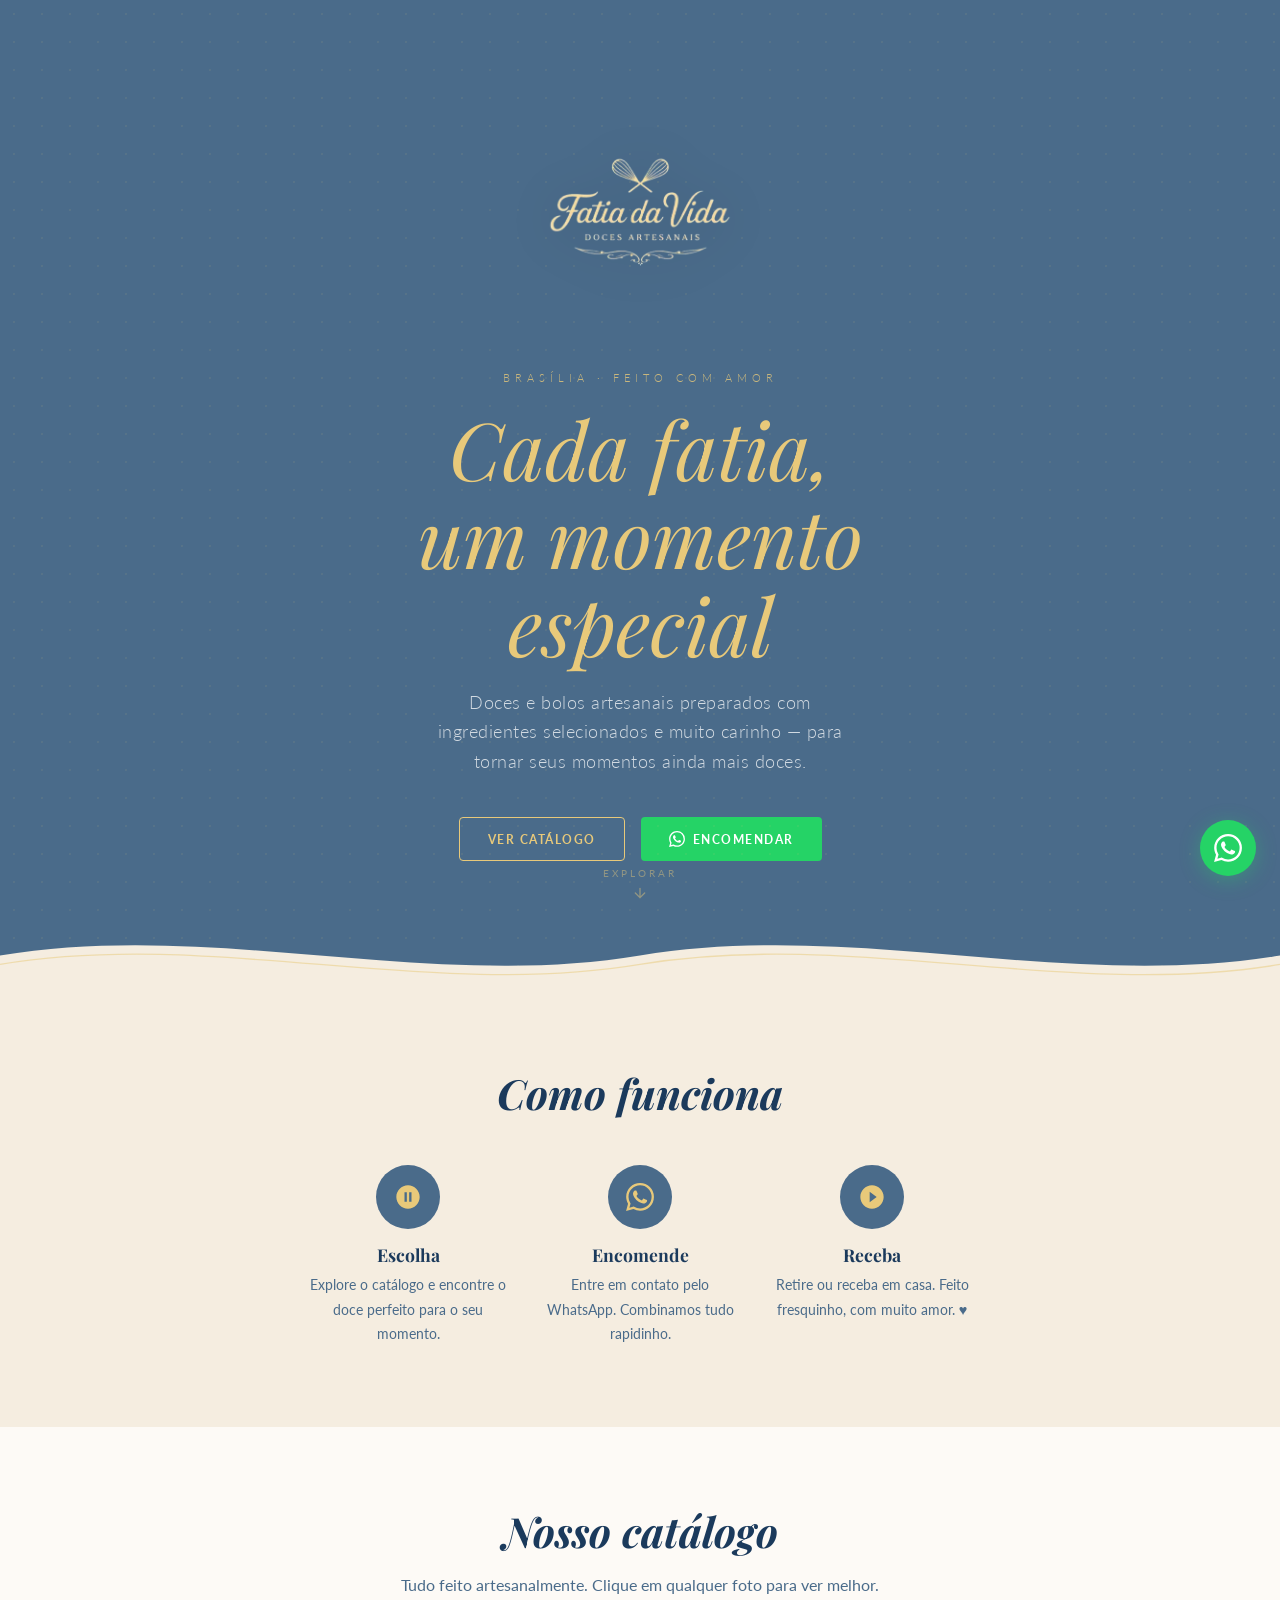
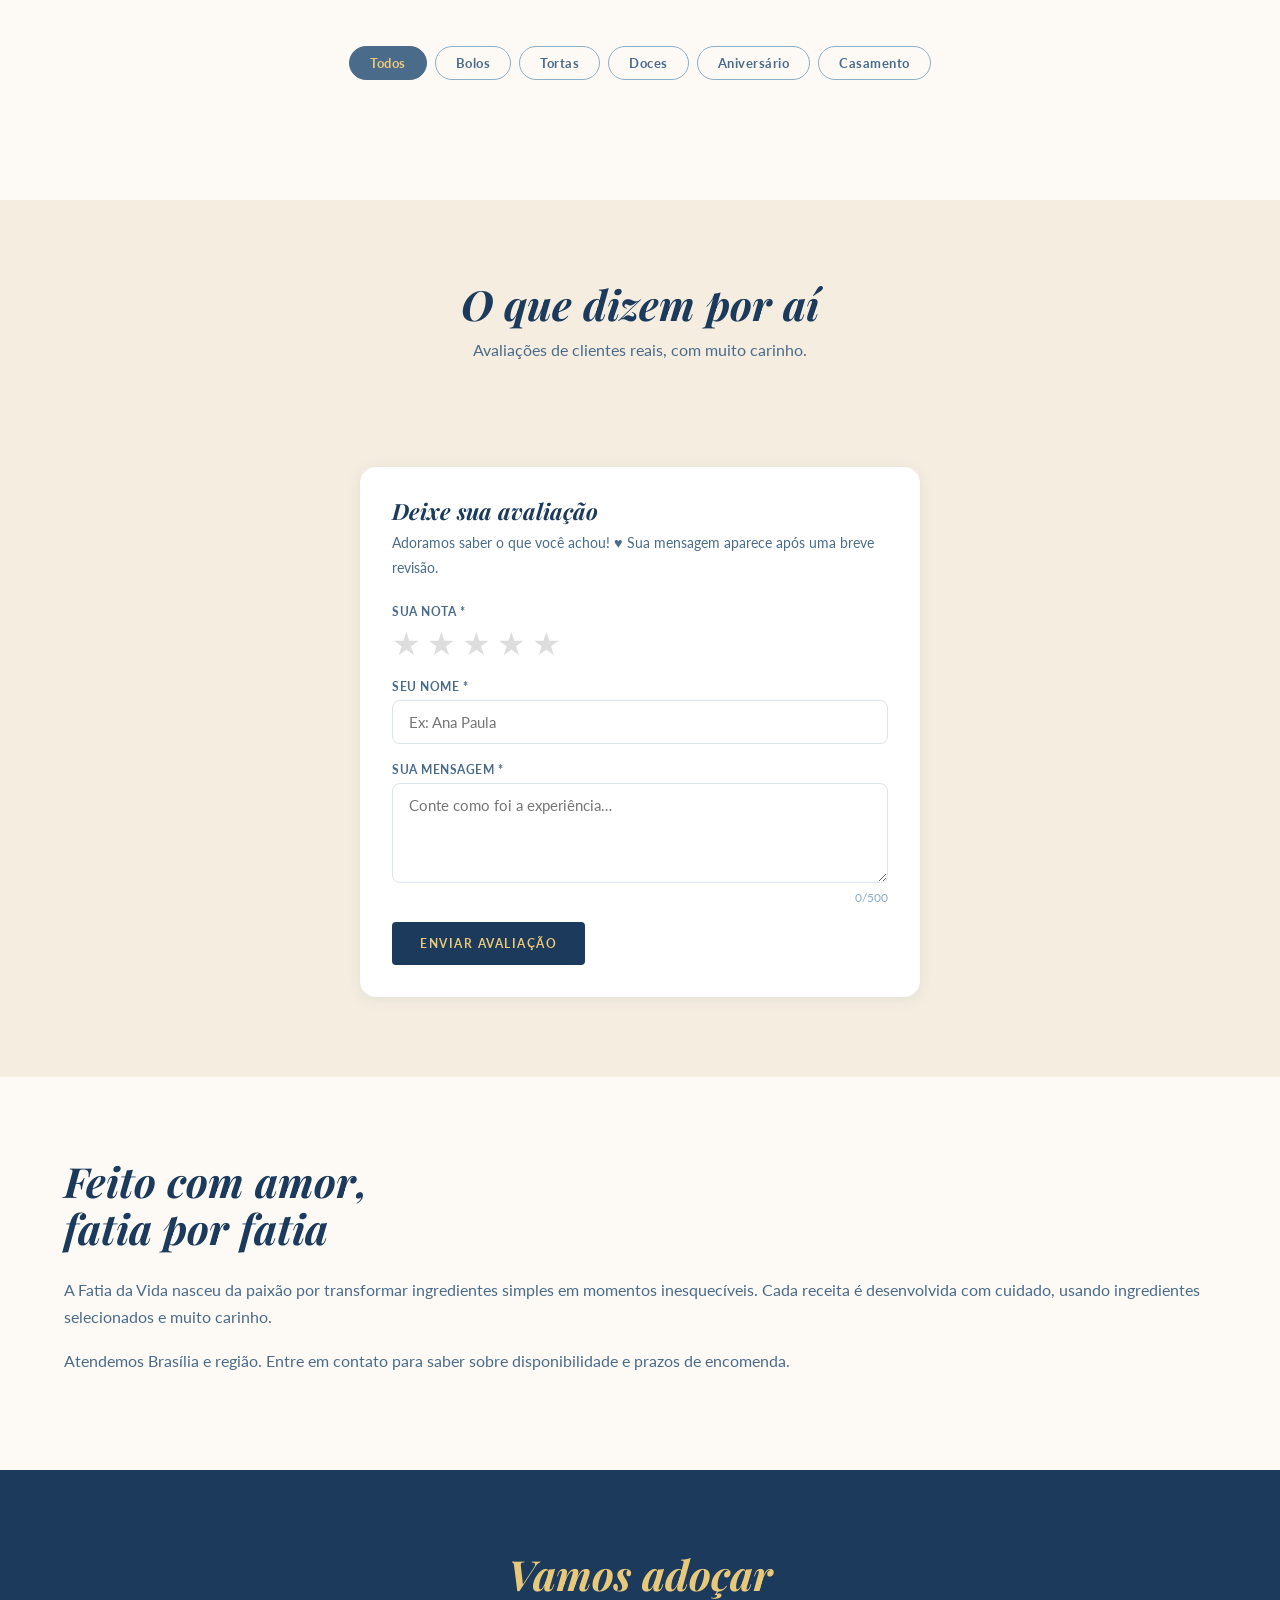
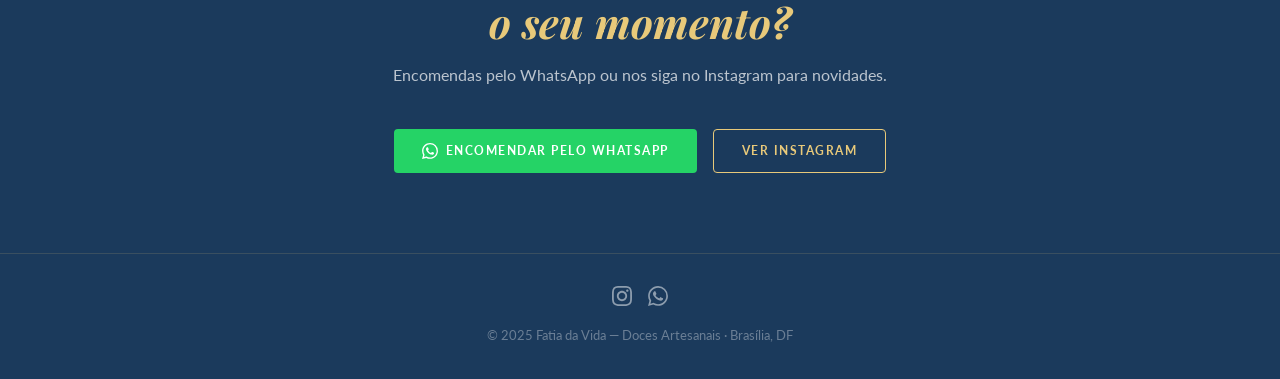
==== commit 201ea377: "Realizando melhorias 2" ====
--- a/index.html
+++ b/index.html
@@ -34,7 +34,7 @@
 
   <!-- ══ HERO ══ -->
   <section class="hero" aria-label="Fatia da Vida — apresentação">
-    <img class="hero-logo" src="assets/logo.png" alt="Logo Fatia da Vida — Doces Artesanais" width="200" height="200" />
+    <img class="hero-logo" src="assets/logo.png" alt="Logo Fatia da Vida — Doces Artesanais" width="240" height="240" />
     <p class="hero-eyebrow">Brasília · Feito com amor</p>
     <h1 class="hero-headline">Cada fatia,<br>um momento especial</h1>
     <p class="hero-sub">
@@ -170,9 +170,6 @@
       <p>A Fatia da Vida nasceu da paixão por transformar ingredientes simples em momentos inesquecíveis. Cada receita é desenvolvida com cuidado, usando ingredientes selecionados e muito carinho.</p>
       <p>Atendemos Brasília e região. Entre em contato para saber sobre disponibilidade e prazos de encomenda.</p>
     </div>
-    <div class="sobre__img">
-      <img src="assets/logo.png" alt="Logo Fatia da Vida" loading="lazy" />
-    </div>
   </section>
 
   <!-- ══ CONTATO ══ -->
--- a/css/catalog.css
+++ b/css/catalog.css
@@ -24,7 +24,7 @@
   background-size: 28px 28px;
   pointer-events: none;
 }
-.hero-logo    { width: 200px; height: auto; margin-bottom: 2rem; filter: drop-shadow(0 4px 24px rgba(0,0,0,0.18)); }
+.hero-logo    { width: 240px; height: auto; margin-bottom: 2rem; filter: drop-shadow(0 4px 24px rgba(0,0,0,0.18)); }
 .hero-eyebrow { font-weight: 300; font-size: 0.7rem; letter-spacing: 5px; text-transform: uppercase; color: var(--dourado); opacity: 0.8; margin-bottom: 1rem; }
 .hero-headline { font-family: var(--font-display); font-style: italic; font-size: clamp(2.6rem, 7vw, 5rem); font-weight: 400; color: var(--dourado); line-height: 1.1; margin-bottom: 1.25rem; max-width: 700px; }
 .hero-sub { font-weight: 300; font-size: clamp(0.9rem, 2vw, 1.1rem); color: rgba(255,255,255,0.75); letter-spacing: 0.5px; line-height: 1.7; max-width: 440px; margin-bottom: 2.5rem; }
@@ -247,7 +247,7 @@
 
 /* ── Responsivo ── */
 @media (max-width: 640px) {
-  .hero-logo  { width: 140px; }
+  .hero-logo  { width: 170px; }
   .hero-ctas  { flex-direction: column; align-items: center; }
   .hero-ctas .btn { width: 100%; justify-content: center; max-width: 280px; }
   .sobre      { flex-direction: column; gap: 2rem; }
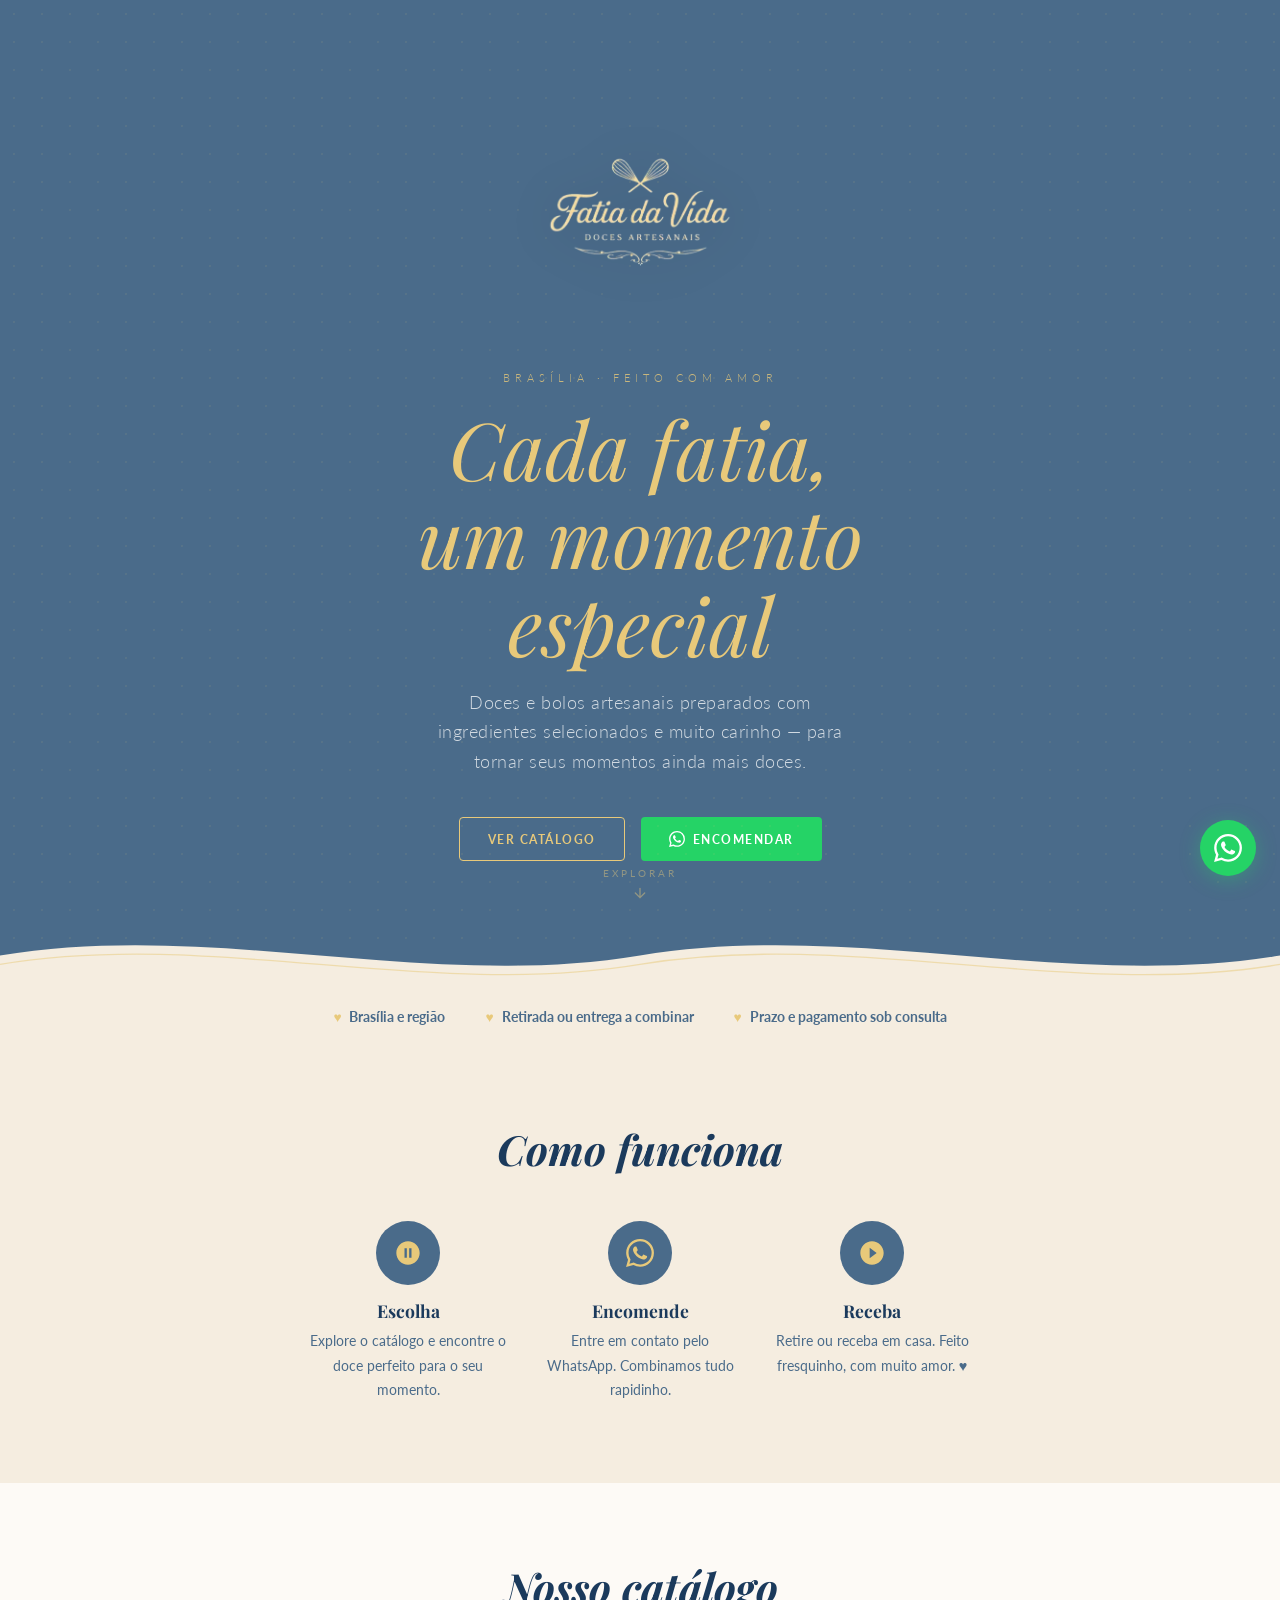
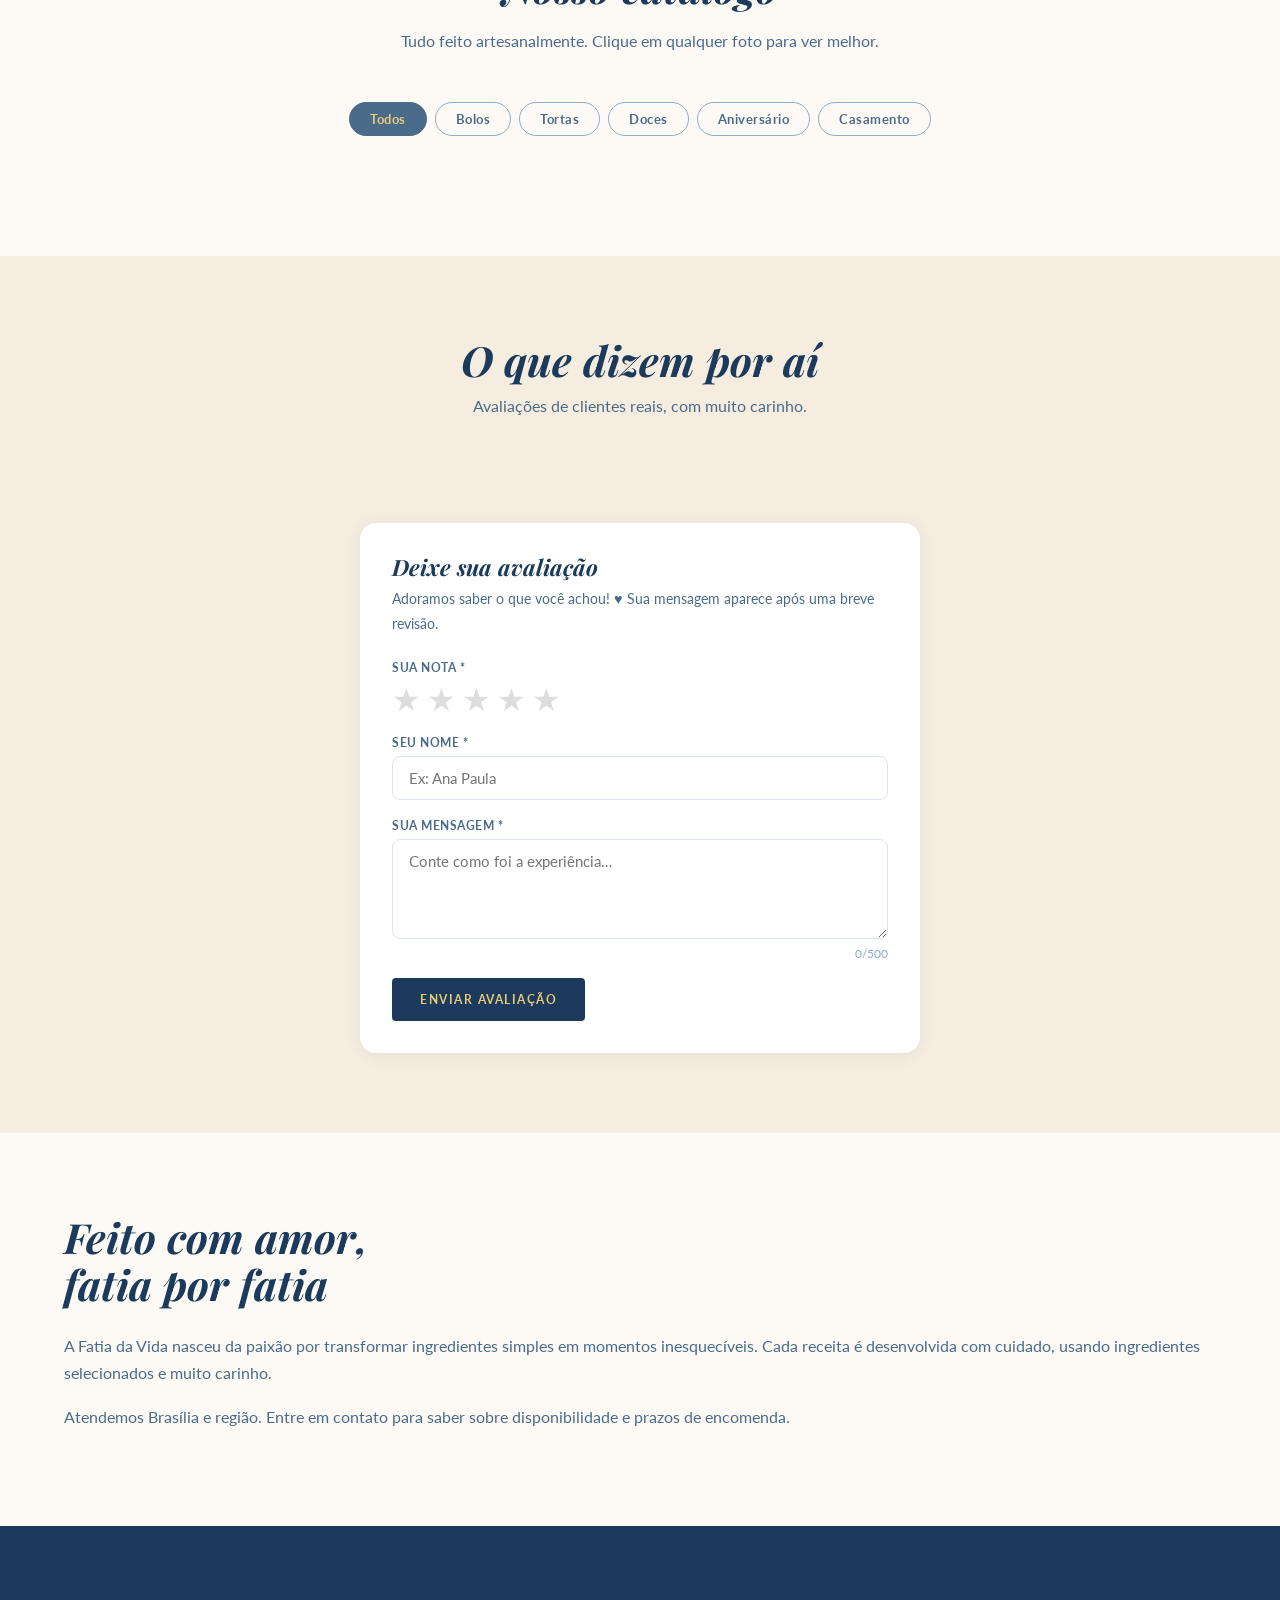
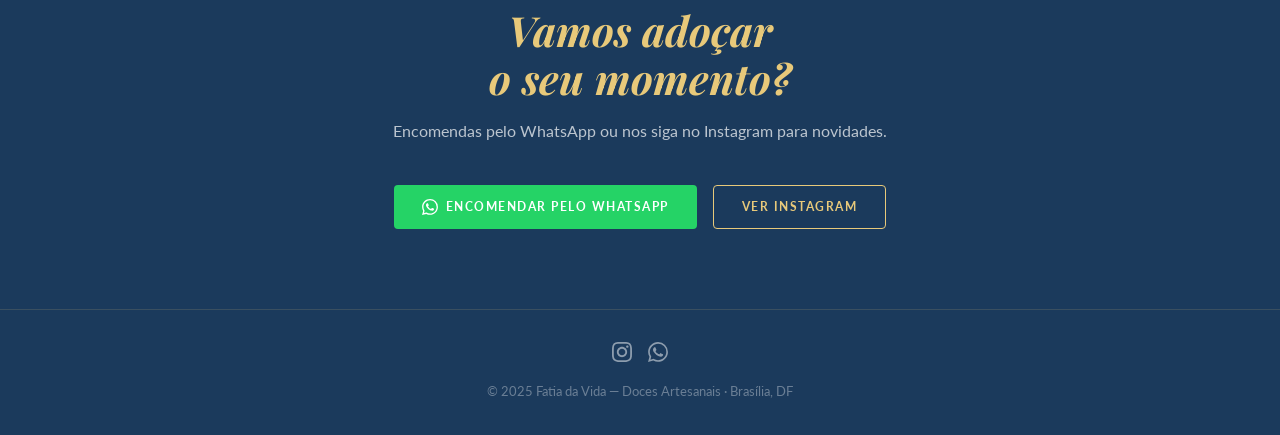
==== commit 0d9da9c3: "Atualização e melhorias" ====
--- a/index.html
+++ b/index.html
@@ -7,7 +7,7 @@
   <meta name="description" content="Doces e bolos artesanais feitos com amor em Brasília. Encomende pelo WhatsApp." />
   <meta property="og:title"       content="Fatia da Vida — Doces Artesanais" />
   <meta property="og:description" content="Bolos e doces artesanais feitos com carinho. Encomende pelo WhatsApp." />
-  <meta property="og:image"       content="assets/og-image.jpg" />
+  <meta property="og:image"       content="assets/logo.png" />
   <meta property="og:type"        content="website" />
   <link rel="icon" type="image/png" href="assets/logo.png" />
   <link rel="preconnect" href="https://fonts.googleapis.com" />
@@ -60,6 +60,10 @@
       </svg>
     </div>
   </section>
+
+  <aside class="faixa-confianca" aria-label="Informações de atendimento">
+    <span>Brasília e região</span><span>Retirada ou entrega a combinar</span><span>Prazo e pagamento sob consulta</span>
+  </aside>
 
   <!-- ══ COMO FUNCIONA ══ -->
   <section class="como-funciona" aria-labelledby="como-titulo">
@@ -116,6 +120,7 @@
       <header class="avaliacoes__header">
         <h2 id="avaliacoes-titulo">O que dizem por aí</h2>
         <p>Avaliações de clientes reais, com muito carinho.</p>
+        <p id="avaliacoes-resumo" class="avaliacoes__resumo" aria-live="polite"></p>
       </header>
 
       <!-- Grid de avaliações aprovadas (preenchido pelo reviews.js) -->
@@ -143,10 +148,15 @@
             <button type="button" class="estrela-input" data-valor="4" aria-label="4 estrelas" aria-pressed="false">★</button>
             <button type="button" class="estrela-input" data-valor="5" aria-label="5 estrelas" aria-pressed="false">★</button>
           </div>
+          <p id="estrelas-status" class="sr-only" aria-live="polite"></p>
 
           <div class="av-campo">
             <label for="av-nome">Seu nome *</label>
             <input type="text" id="av-nome" name="nome" maxlength="80" required placeholder="Ex: Ana Paula" autocomplete="name" />
+          </div>
+          <div class="av-honeypot" aria-hidden="true">
+            <label for="av-site">Não preencha este campo</label>
+            <input type="text" id="av-site" name="site" tabindex="-1" autocomplete="off" />
           </div>
 
           <div class="av-campo">
@@ -213,6 +223,9 @@
       <svg width="20" height="20" viewBox="0 0 24 24" fill="none" stroke="currentColor" stroke-width="2" stroke-linecap="round"><path d="M18 6L6 18M6 6l12 12"/></svg>
     </button>
     <img id="lightbox-img" class="lightbox__img" src="" alt="" />
+    <button id="lightbox-prev" class="lightbox__nav lightbox__nav--prev" type="button" aria-label="Imagem anterior">‹</button>
+    <button id="lightbox-next" class="lightbox__nav lightbox__nav--next" type="button" aria-label="Próxima imagem">›</button>
+    <p id="lightbox-count" class="lightbox__count" aria-live="polite"></p>
   </div>
 
   <script type="module" src="js/catalog.js"></script>
--- a/css/catalog.css
+++ b/css/catalog.css
@@ -50,6 +50,8 @@
 
 /* ── CATÁLOGO ── */
 .catalogo { padding: 5rem 1.5rem; }
+.faixa-confianca { display:flex; justify-content:center; gap:1rem 2.5rem; flex-wrap:wrap; padding:1.25rem 1.5rem; background:var(--creme); color:var(--ardosia); font-size:.85rem; font-weight:700; text-align:center; }
+.faixa-confianca span::before { content:'♥'; color:var(--dourado); margin-right:.5rem; }
 .catalogo-header { text-align: center; margin-bottom: 3rem; }
 .catalogo-header h2 { font-style: italic; font-size: clamp(1.8rem, 4vw, 2.6rem); margin-bottom: 1rem; }
 .catalogo-header p  { color: var(--ardosia); max-width: 480px; margin: 0 auto; }
@@ -72,6 +74,7 @@
 
 /* Grid de produtos */
 .produtos-grid { display: grid; grid-template-columns: repeat(auto-fill, minmax(280px, 1fr)); gap: 1.5rem; }
+.catalogo-erro { grid-column: 1 / -1; width: 100%; padding: 3rem 0; text-align: center; color: var(--ardosia); }
 
 .produto-card {
   background: #fff;
@@ -111,6 +114,8 @@
 .produto-card__body { padding: 1.25rem; }
 .produto-card__nome { font-family: var(--font-display); font-size: 1.1rem; font-weight: 700; margin-bottom: 0.4rem; }
 .produto-card__desc { font-size: 0.85rem; color: var(--ardosia); margin-bottom: 1rem; line-height: 1.5; }
+.produto-card__meta { display:flex; gap:.75rem; flex-wrap:wrap; color:var(--ardosia); font-size:.78rem; margin-top:-.45rem; margin-bottom:1rem; }
+.produto-card__preco { color:var(--navy); font-weight:700; }
 .produto-card__footer { display: flex; align-items: center; justify-content: space-between; }
 .produto-card__cat { font-size: 0.7rem; letter-spacing: 1px; text-transform: uppercase; color: var(--cerúleo); }
 .produto-card__cta {
@@ -149,6 +154,9 @@
 .lightbox__img { max-width: min(90vw, 640px); max-height: 80vh; border-radius: var(--radius-md); object-fit: contain; }
 .lightbox__close { position: absolute; top: 1.5rem; right: 1.5rem; background: rgba(255,255,255,0.12); border: none; border-radius: 50%; width: 44px; height: 44px; display: flex; align-items: center; justify-content: center; color: #fff; cursor: pointer; transition: background var(--transition); }
 .lightbox__close:hover { background: rgba(255,255,255,0.22); }
+.lightbox__nav { position:absolute; top:50%; transform:translateY(-50%); width:44px; height:44px; border-radius:50%; color:#fff; background:rgba(255,255,255,.16); font-size:2rem; }
+.lightbox__nav--prev { left:1.5rem; } .lightbox__nav--next { right:1.5rem; }
+.lightbox__count { position:absolute; bottom:1.5rem; color:#fff; font-size:.8rem; }
 
 /* ── AVALIAÇÕES ── */
 .avaliacoes { background: var(--creme); padding: 5rem 1.5rem; }
@@ -156,6 +164,7 @@
 .avaliacoes__header { text-align: center; margin-bottom: 3rem; }
 .avaliacoes__header h2 { font-style: italic; font-size: clamp(1.8rem, 4vw, 2.6rem); margin-bottom: 0.5rem; }
 .avaliacoes__header p  { color: var(--ardosia); }
+.avaliacoes__resumo { margin-top:.75rem; font-size:.9rem; font-weight:700; }
 
 /* Grid de cards */
 .av-grid { display: grid; grid-template-columns: repeat(auto-fill, minmax(260px, 1fr)); gap: 1.25rem; margin-bottom: 3.5rem; }
@@ -223,6 +232,7 @@
 .av-sucesso__icone { font-size: 2.5rem; margin-bottom: 0.75rem; }
 .av-sucesso h4 { font-family: var(--font-display); font-size: 1.3rem; margin-bottom: 0.5rem; }
 .av-sucesso p  { color: var(--ardosia); font-size: 0.9rem; }
+.av-honeypot { position:absolute; left:-9999px; }
 
 /* ── SOBRE ── */
 .sobre { padding: 5rem 1.5rem; display: flex; align-items: center; gap: 4rem; flex-wrap: wrap; max-width: var(--max-width); margin: 0 auto; }
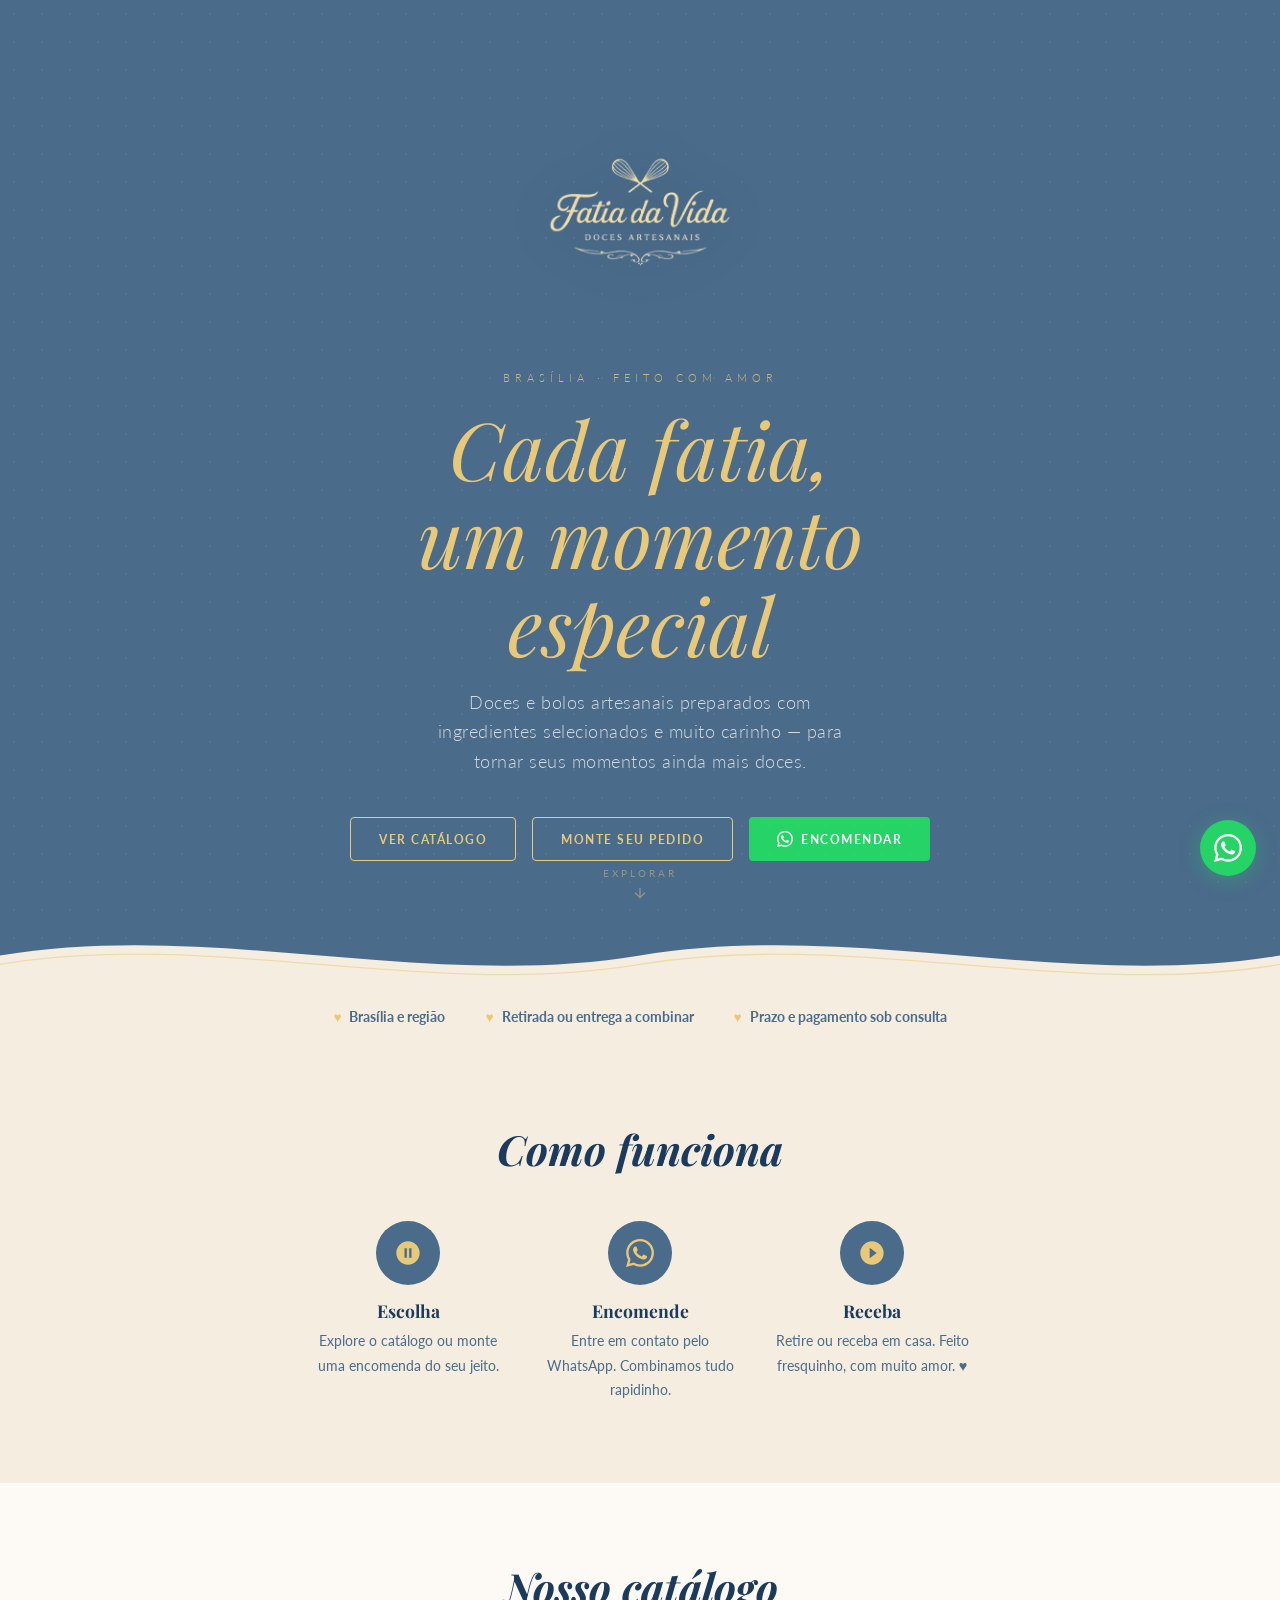
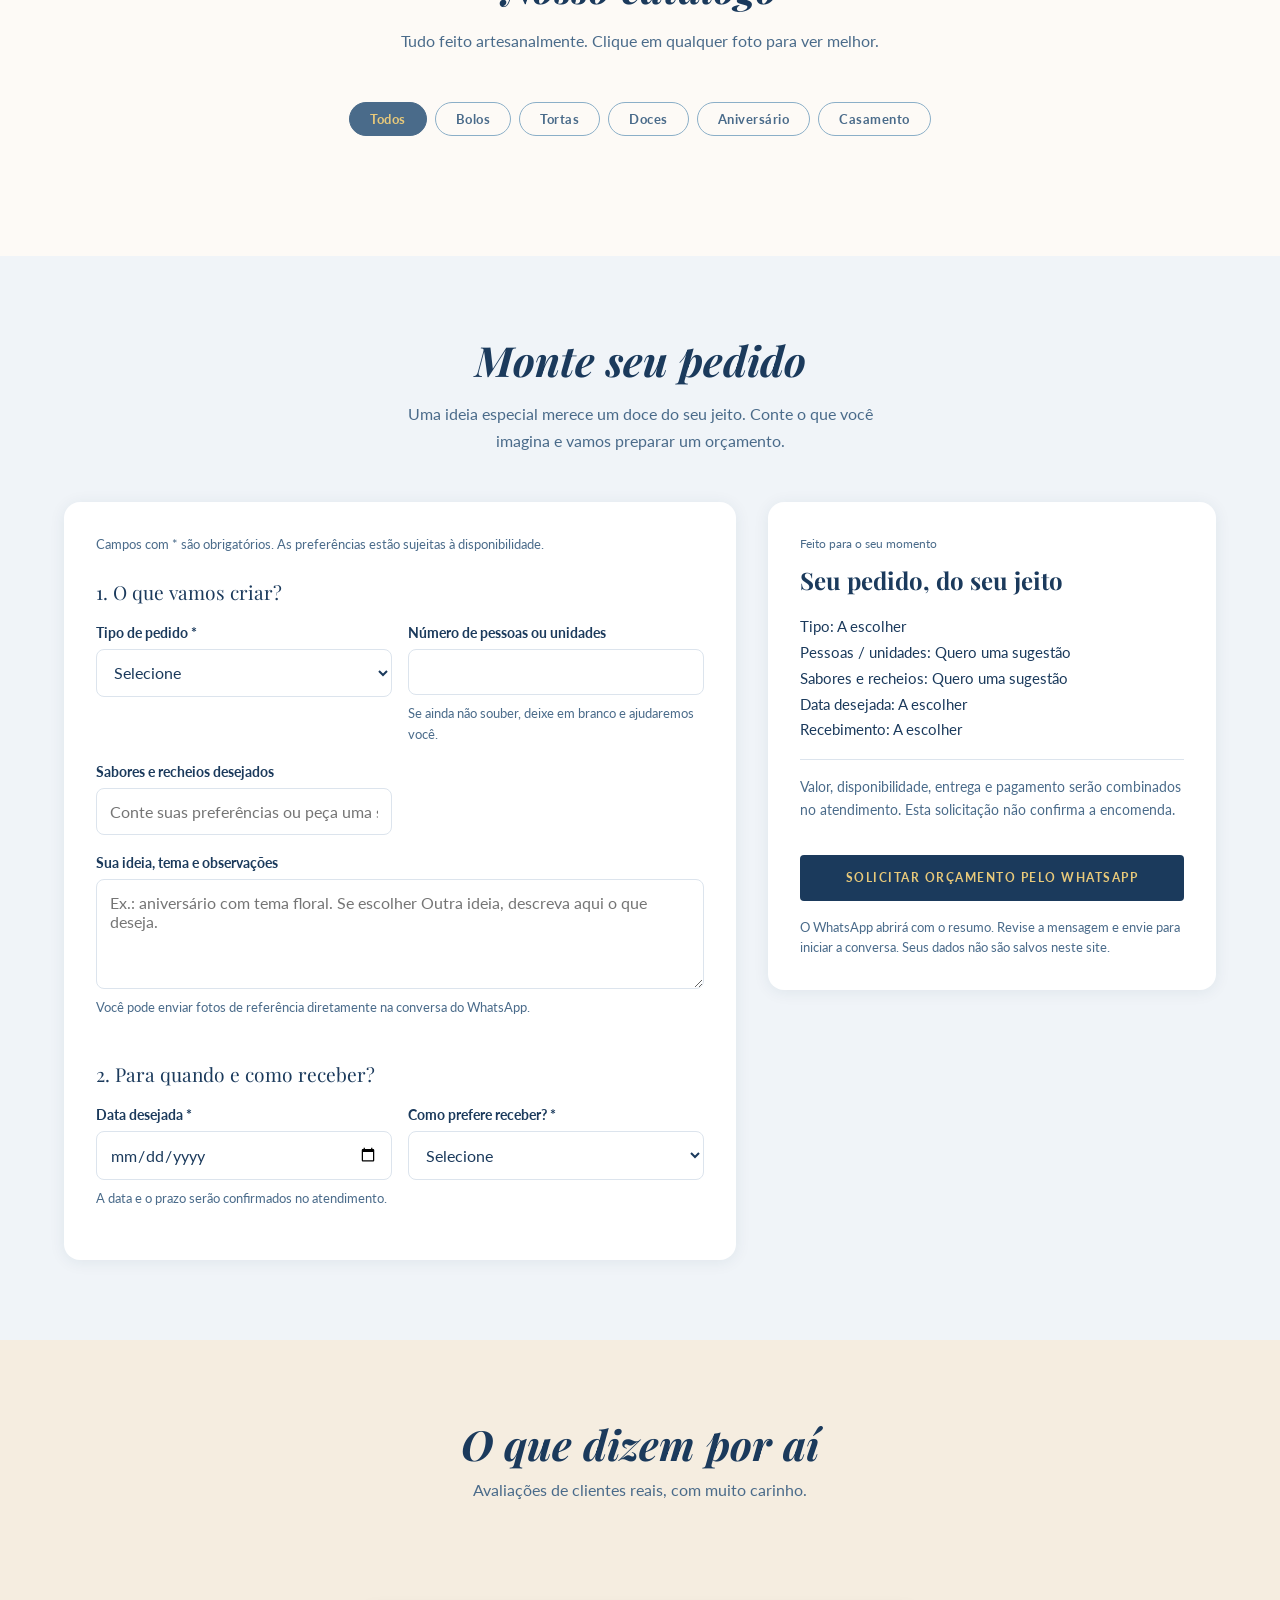
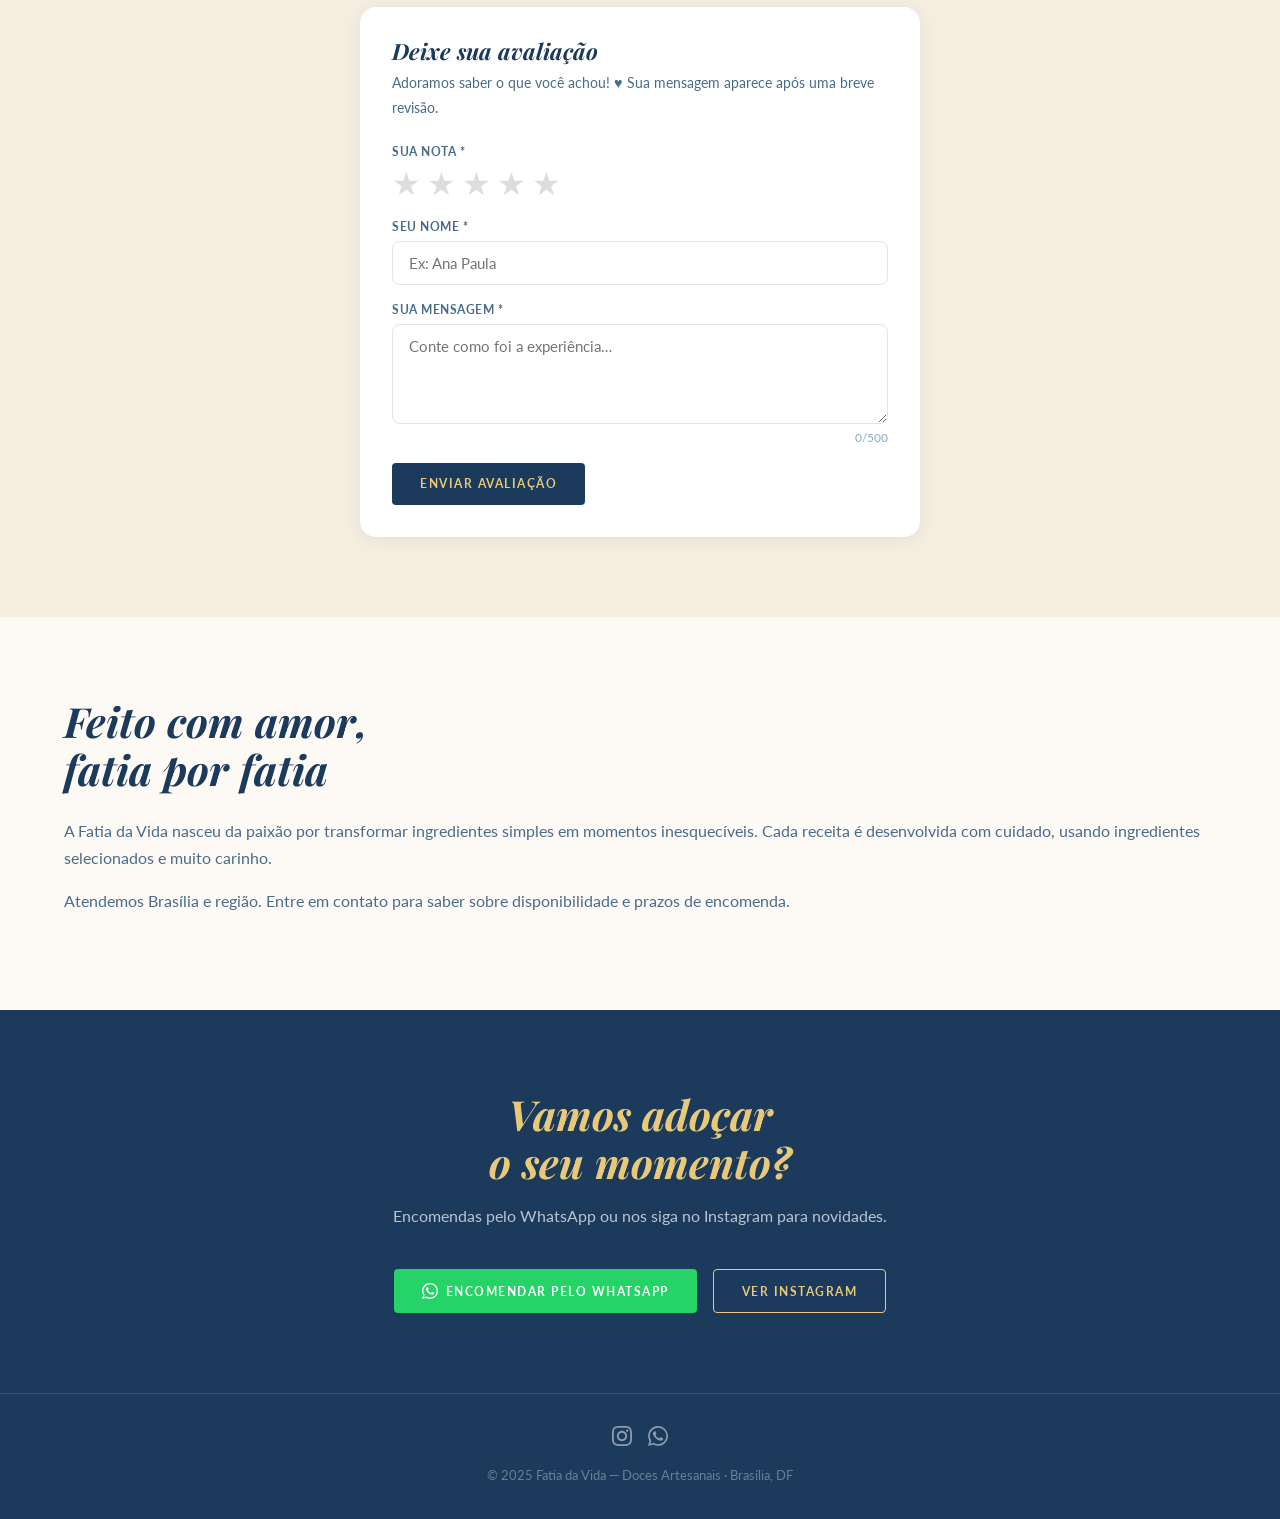
==== commit f4174801: "Adiciona seção "Monte seu pedido" com formulário para orçamento personalizado; implementa lógica de " ====
--- a/index.html
+++ b/index.html
@@ -15,6 +15,7 @@
   <link href="https://fonts.googleapis.com/css2?family=Playfair+Display:ital,wght@0,700;1,400;1,700&family=Lato:wght@300;400;700&display=swap" rel="stylesheet" />
   <link rel="stylesheet" href="css/style.css" />
   <link rel="stylesheet" href="css/catalog.css" />
+  <link rel="stylesheet" href="css/order.css" />
 
   <!-- Schema.org local business -->
   <script type="application/ld+json">
@@ -43,6 +44,7 @@
     </p>
     <div class="hero-ctas">
       <a href="#catalogo" class="btn btn-outline">Ver catálogo</a>
+      <a href="#montar-pedido" class="btn btn-outline">Monte seu pedido</a>
       <a href="https://wa.me/556193166448?text=Ol%C3%A1%21+Gostaria+de+fazer+uma+encomenda+%F0%9F%8D%B0"
          target="_blank" rel="noopener" class="btn btn-wpp" aria-label="Fazer encomenda via WhatsApp">
         <svg viewBox="0 0 24 24" width="16" height="16" fill="currentColor" aria-hidden="true"><path d="M17.472 14.382c-.297-.149-1.758-.867-2.03-.967-.273-.099-.471-.148-.67.15-.197.297-.767.966-.94 1.164-.173.199-.347.223-.644.075-.297-.15-1.255-.463-2.39-1.475-.883-.788-1.48-1.761-1.653-2.059-.173-.297-.018-.458.13-.606.134-.133.298-.347.446-.52.149-.174.198-.298.298-.497.099-.198.05-.371-.025-.52-.075-.149-.669-1.612-.916-2.207-.242-.579-.487-.5-.669-.51-.173-.008-.371-.01-.57-.01-.198 0-.52.074-.792.372-.272.297-1.04 1.016-1.04 2.479 0 1.462 1.065 2.875 1.213 3.074.149.198 2.096 3.2 5.077 4.487.709.306 1.262.489 1.694.625.712.227 1.36.195 1.871.118.571-.085 1.758-.719 2.006-1.413.248-.694.248-1.289.173-1.413-.074-.124-.272-.198-.57-.347m-5.421 7.403h-.004a9.87 9.87 0 01-5.031-1.378l-.361-.214-3.741.982.998-3.648-.235-.374a9.86 9.86 0 01-1.51-5.26c.001-5.45 4.436-9.884 9.888-9.884 2.64 0 5.122 1.03 6.988 2.898a9.825 9.825 0 012.893 6.994c-.003 5.45-4.437 9.884-9.885 9.884m8.413-18.297A11.815 11.815 0 0012.05 0C5.495 0 .16 5.335.157 11.892c0 2.096.547 4.142 1.588 5.945L.057 24l6.305-1.654a11.882 11.882 0 005.683 1.448h.005c6.554 0 11.89-5.335 11.893-11.893a11.821 11.821 0 00-3.48-8.413z"/></svg>
@@ -75,7 +77,7 @@
             <svg viewBox="0 0 24 24" fill="currentColor"><path d="M12 2C6.48 2 2 6.48 2 12s4.48 10 10 10 10-4.48 10-10S17.52 2 12 2zm-1 14H9V8h2v8zm4 0h-2V8h2v8z"/></svg>
           </div>
           <h3>Escolha</h3>
-          <p>Explore o catálogo e encontre o doce perfeito para o seu momento.</p>
+          <p>Explore o catálogo ou monte uma encomenda do seu jeito.</p>
         </div>
         <div class="step">
           <div class="step-icon" aria-hidden="true">
@@ -114,6 +116,48 @@
     </div>
   </section>
 
+  <section id="montar-pedido" class="pedido" aria-labelledby="pedido-titulo">
+    <div class="container">
+      <header class="catalogo-header">
+        <h2 id="pedido-titulo">Monte seu pedido</h2>
+        <p>Uma ideia especial merece um doce do seu jeito. Conte o que você imagina e vamos preparar um orçamento.</p>
+      </header>
+      <noscript><p>Para montar o resumo, ative o JavaScript ou <a href="https://wa.me/556193166448">fale conosco pelo WhatsApp</a>.</p></noscript>
+      <form id="form-pedido" class="pedido__layout" hidden>
+        <div class="pedido__campos">
+          <p class="pedido__ajuda">Campos com * são obrigatórios. As preferências estão sujeitas à disponibilidade.</p>
+          <fieldset>
+            <legend>1. O que vamos criar?</legend>
+            <div class="pedido__grid">
+              <div class="pedido__campo"><label for="pedido-tipo">Tipo de pedido *</label><select id="pedido-tipo" name="tipo" required><option value="">Selecione</option><option value="bolo">Bolo</option><option value="torta">Torta</option><option value="doces">Doces</option><option value="outro">Outra ideia</option></select></div>
+              <div class="pedido__campo"><label for="pedido-quantidade" id="pedido-quantidade-label">Número de pessoas ou unidades</label><input id="pedido-quantidade" name="quantidade" type="number" min="1" max="10000" step="1" aria-describedby="pedido-quantidade-ajuda"><small id="pedido-quantidade-ajuda">Se ainda não souber, deixe em branco e ajudaremos você.</small></div>
+              <div class="pedido__campo"><label for="pedido-sabor">Sabores e recheios desejados</label><input id="pedido-sabor" name="sabor" maxlength="120" placeholder="Conte suas preferências ou peça uma sugestão"></div>
+              <div class="pedido__campo" id="pedido-acabamento-campo" hidden><label for="pedido-acabamento">Estilo da decoração</label><select id="pedido-acabamento" name="acabamento" disabled><option value="sugestao">Quero uma sugestão</option><option value="simples">Simples e delicada</option><option value="tematica">Temática / personalizada</option></select></div>
+            </div>
+            <div class="pedido__campo"><label for="pedido-ideia">Sua ideia, tema e observações</label><textarea id="pedido-ideia" name="ideia" maxlength="600" rows="4" placeholder="Ex.: aniversário com tema floral. Se escolher Outra ideia, descreva aqui o que deseja." aria-describedby="pedido-referencia"></textarea><small id="pedido-referencia">Você pode enviar fotos de referência diretamente na conversa do WhatsApp.</small></div>
+          </fieldset>
+          <fieldset>
+            <legend>2. Para quando e como receber?</legend>
+            <div class="pedido__grid">
+              <div class="pedido__campo"><label for="pedido-data">Data desejada *</label><input id="pedido-data" name="data" type="date" required aria-describedby="pedido-data-ajuda"><small id="pedido-data-ajuda">A data e o prazo serão confirmados no atendimento.</small></div>
+              <div class="pedido__campo"><label for="pedido-recebimento">Como prefere receber? *</label><select id="pedido-recebimento" name="recebimento" required><option value="">Selecione</option><option value="retirada">Retirada</option><option value="entrega">Entrega</option><option value="combinar">A combinar</option></select></div>
+              <div class="pedido__campo" id="pedido-regiao-campo" hidden><label for="pedido-regiao">Bairro ou região da entrega *</label><input id="pedido-regiao" name="regiao" maxlength="100" disabled placeholder="Ex.: Águas Claras"><small>Frete e área de atendimento sob consulta. Não é necessário informar o endereço completo agora.</small></div>
+            </div>
+          </fieldset>
+        </div>
+        <aside class="pedido__resumo" aria-labelledby="pedido-resumo-titulo">
+          <p class="pedido__eyebrow">Feito para o seu momento</p>
+          <h3 id="pedido-resumo-titulo">Seu pedido, do seu jeito</h3>
+          <p id="pedido-resumo" class="pedido__texto">Escolha o tipo de pedido para começar.</p>
+          <p class="pedido__aviso">Valor, disponibilidade, entrega e pagamento serão combinados no atendimento. Esta solicitação não confirma a encomenda.</p>
+          <p id="pedido-erro" class="pedido__erro" role="alert" hidden></p>
+          <button type="submit" class="btn btn-primary">Solicitar orçamento pelo WhatsApp</button>
+          <p class="pedido__ajuda">O WhatsApp abrirá com o resumo. Revise a mensagem e envie para iniciar a conversa. Seus dados não são salvos neste site.</p>
+        </aside>
+      </form>
+    </div>
+  </section>
+
   <!-- ══ AVALIAÇÕES ══ -->
   <section class="avaliacoes" aria-labelledby="avaliacoes-titulo">
     <div class="container">
@@ -230,5 +274,6 @@
 
   <script type="module" src="js/catalog.js"></script>
   <script type="module" src="js/reviews.js"></script>
+  <script type="module" src="js/order.js"></script>
 </body>
 </html>
--- a/css/style.css
+++ b/css/style.css
@@ -5,6 +5,7 @@
 
 /* ── Tokens ── */
 :root {
+  /* Design system Fatia: fundamentos reutilizáveis de interface. */
   --navy:     #1B3A5C;
   --ardosia:  #4A6B8A;
   --cerúleo:  #8BAFC8;
@@ -25,6 +26,13 @@
   --transition:  0.2s ease;
 
   --max-width: 1200px;
+
+  --ds-surface: #fff;
+  --ds-surface-subtle: #f0f4f8;
+  --ds-border: #dce4ed;
+  --ds-text-muted: var(--ardosia);
+  --ds-danger: #c53030;
+  --ds-focus-ring: 0 0 0 3px rgba(232, 201, 122, 0.4);
 }
 
 /* ── Reset ── */
--- a/css/order.css
+++ b/css/order.css
@@ -0,0 +1,20 @@
+.pedido { padding: 5rem 0; background: var(--ds-surface-subtle); scroll-margin-top: 1rem; }
+.pedido__layout { display: grid; grid-template-columns: minmax(0, 1.5fr) minmax(0, 1fr); gap: 2rem; align-items: start; }
+.pedido [hidden] { display: none; }
+.pedido__campos, .pedido__resumo { min-width: 0; padding: 2rem; border-radius: var(--radius-lg); background: var(--ds-surface); box-shadow: var(--shadow-card); }
+.pedido fieldset { border: 0; min-width: 0; margin-top: 1.5rem; }
+.pedido legend { font-family: var(--font-display); font-size: 1.2rem; margin-bottom: 1.25rem; }
+.pedido__grid { display: grid; grid-template-columns: repeat(2, minmax(0, 1fr)); gap: 0 1rem; }
+.pedido__campo { display: flex; flex-direction: column; gap: .5rem; margin-bottom: 1.25rem; }
+.pedido__campo label { font-size: .85rem; font-weight: 700; }
+.pedido__campo input, .pedido__campo select, .pedido__campo textarea { width: 100%; min-width: 0; padding: .8rem; border: 1px solid var(--ds-border); border-radius: var(--radius-md); background: var(--ds-surface); color: var(--navy); font: inherit; }
+.pedido__campo textarea { resize: vertical; min-height: 110px; }
+.pedido__campo small, .pedido__ajuda { font-size: .8rem; color: var(--ardosia); line-height: 1.6; }
+.pedido__eyebrow { font-size: .75rem; color: var(--ardosia); margin-bottom: .75rem; }
+.pedido__resumo h3 { font-size: 1.5rem; margin-bottom: 1.25rem; }
+.pedido__texto { white-space: pre-wrap; overflow-wrap: anywhere; font-size: .95rem; }
+.pedido__aviso { padding: 1rem 0; margin: 1rem 0; border-top: 1px solid var(--ds-border); font-size: .85rem; color: var(--ardosia); }
+.pedido__resumo .btn { width: 100%; justify-content: center; line-height: 1.6; margin-bottom: 1rem; }
+.pedido__erro { color: var(--ds-danger); margin-bottom: 1rem; }
+@media (max-width: 800px) { .pedido__layout { grid-template-columns: minmax(0, 1fr); } }
+@media (max-width: 480px) { .pedido__grid { grid-template-columns: minmax(0, 1fr); } .pedido__campos, .pedido__resumo { padding: 1.25rem; } }
